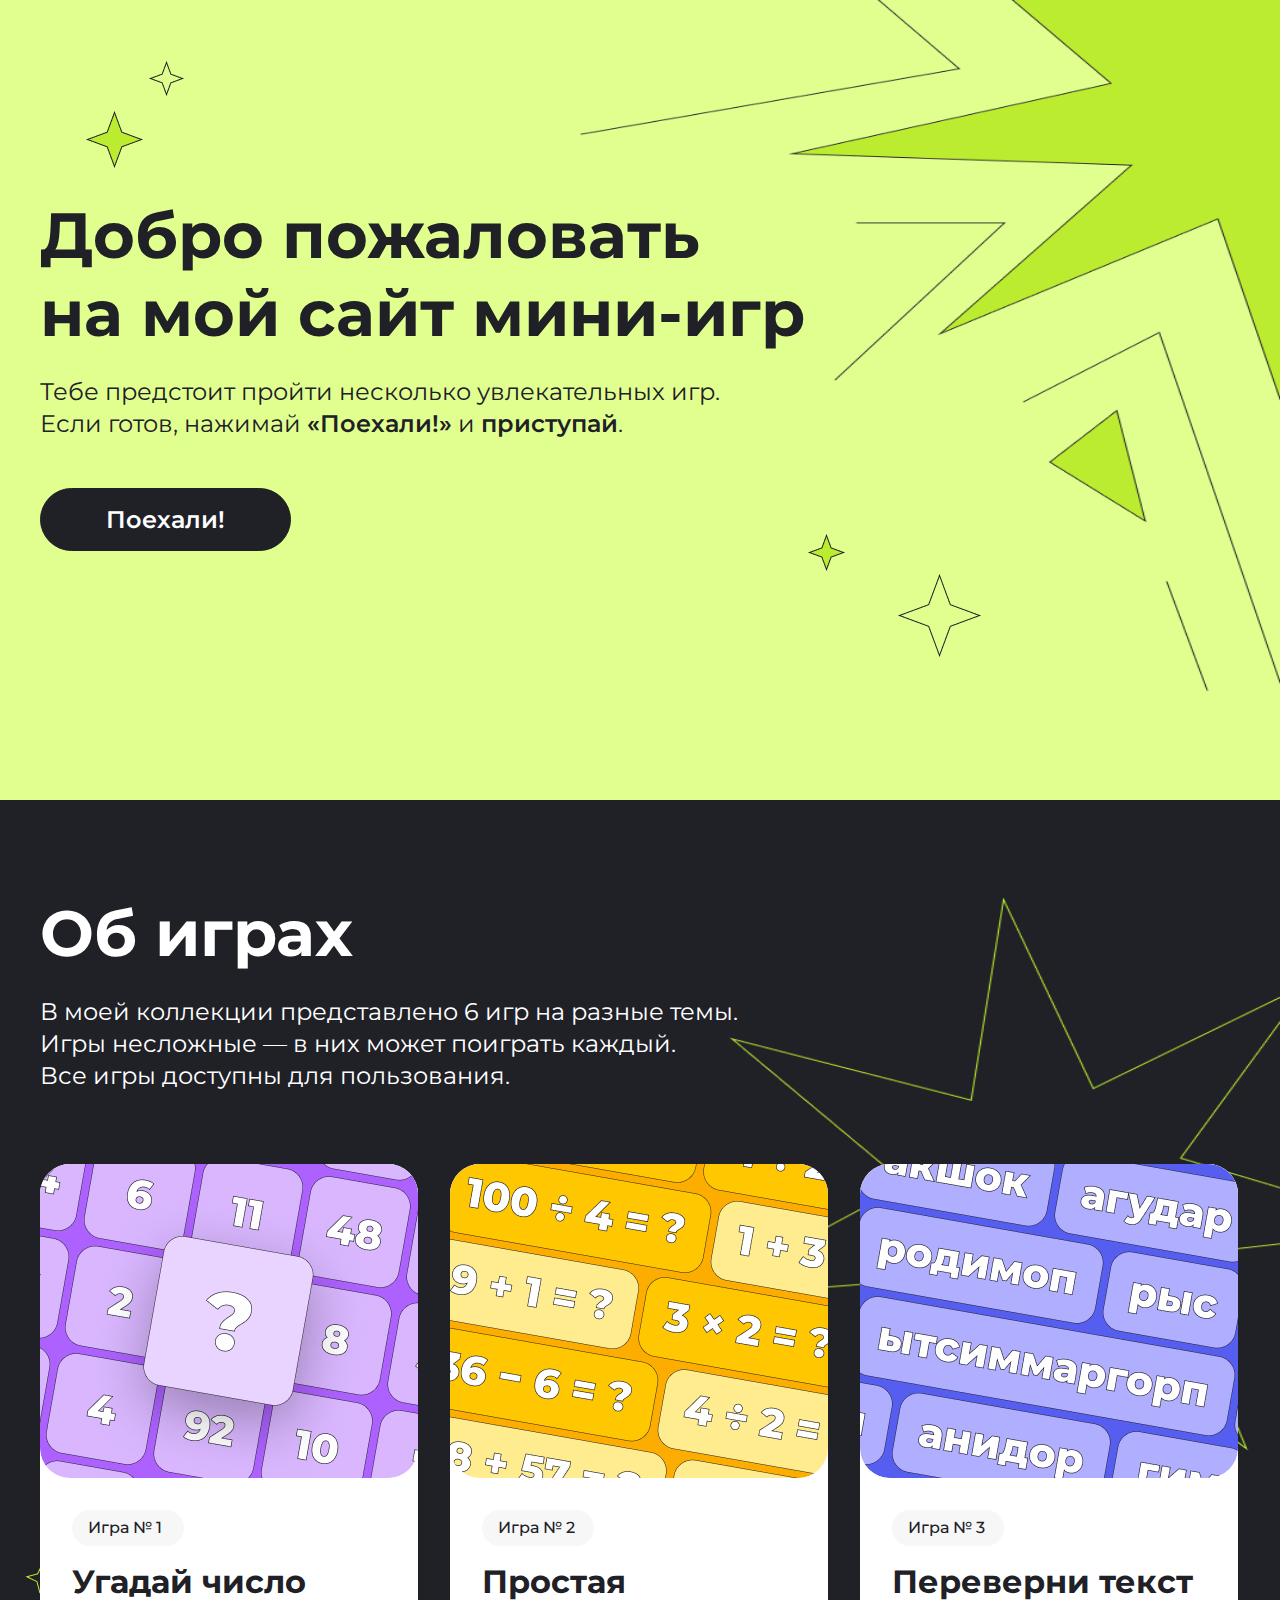
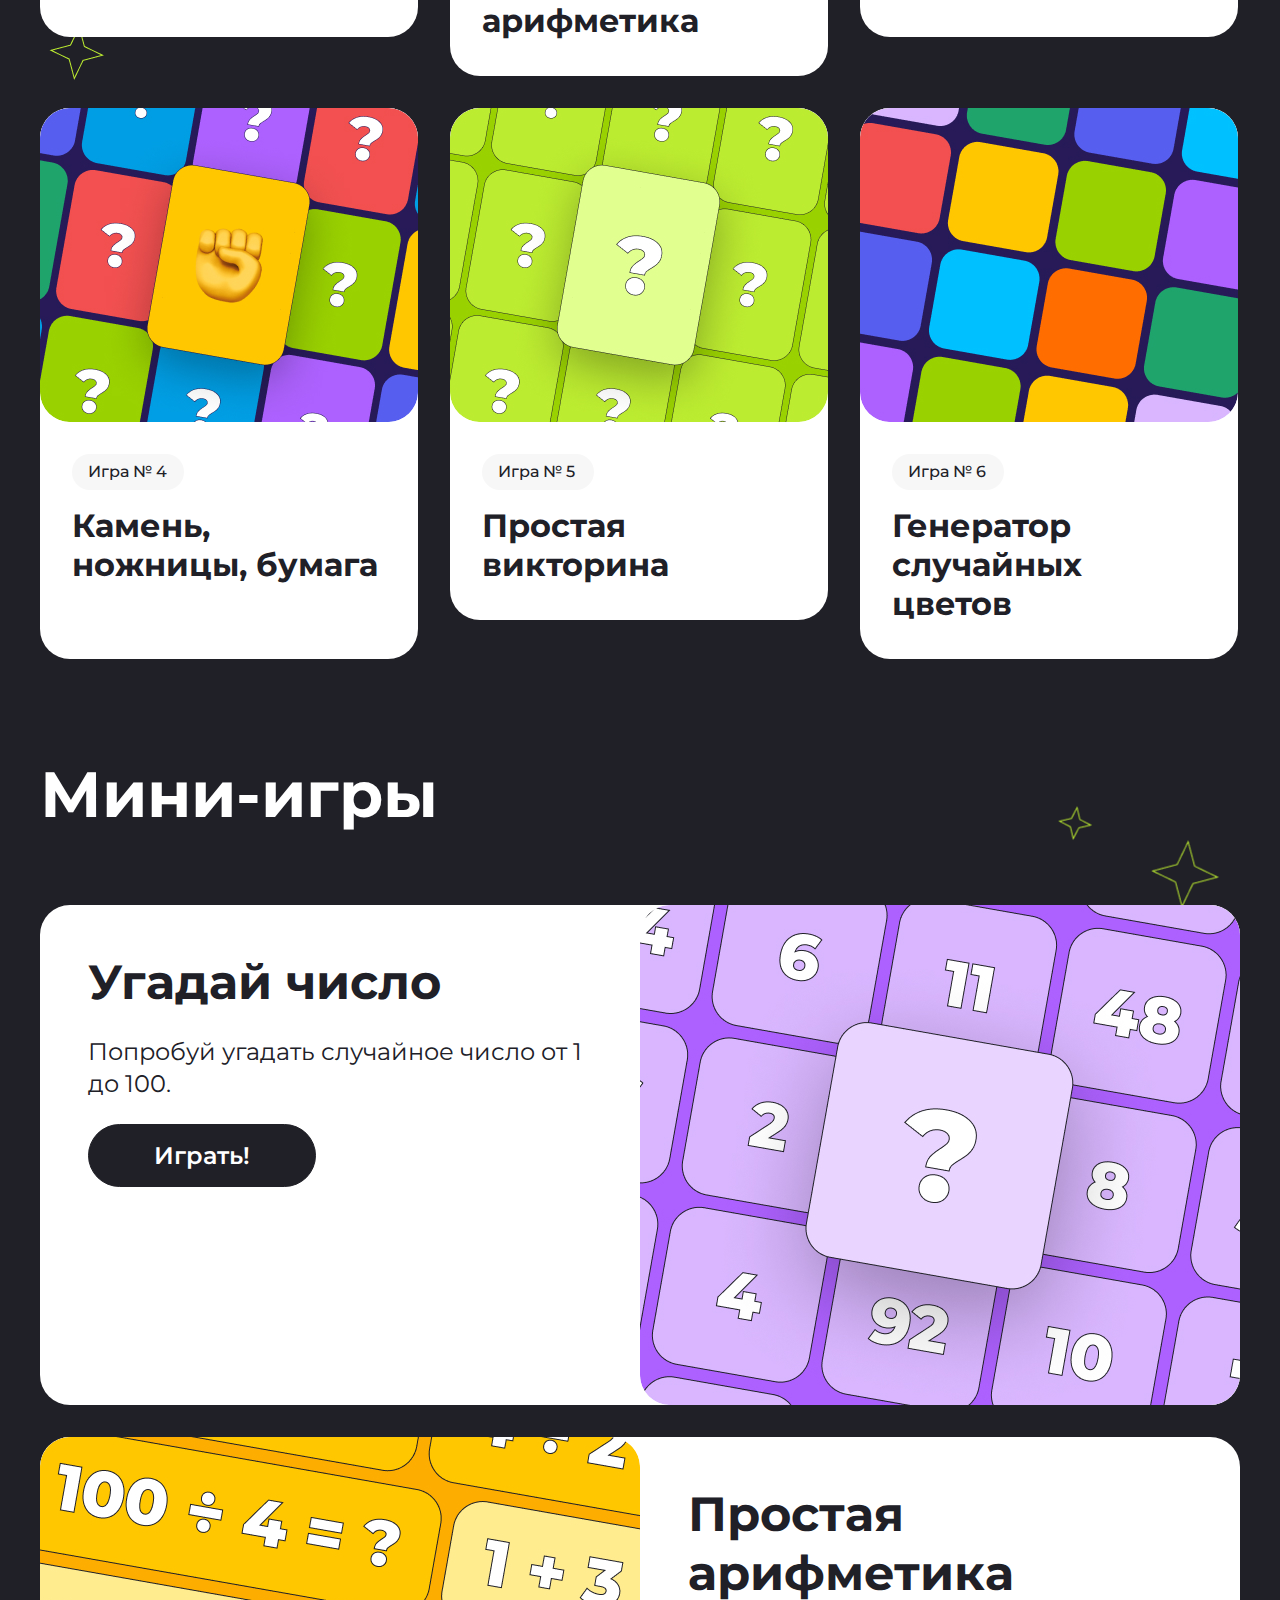
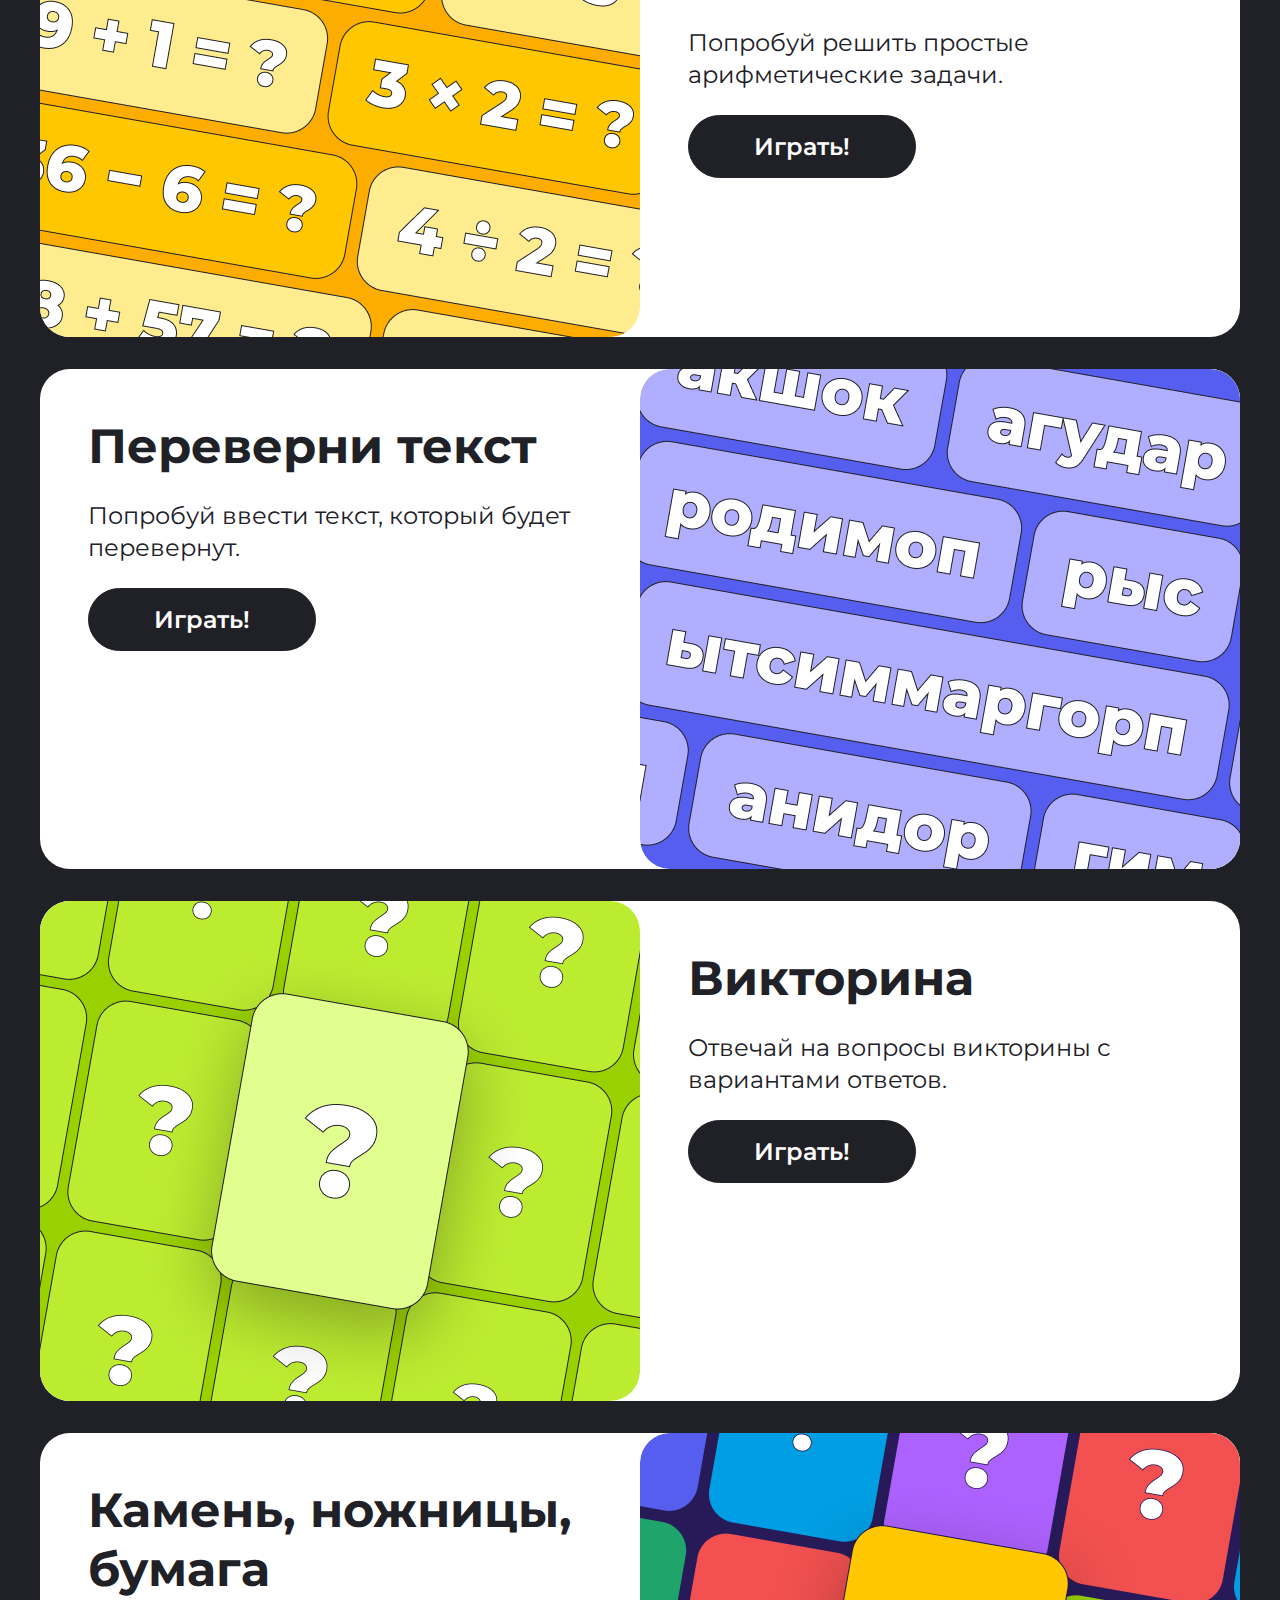
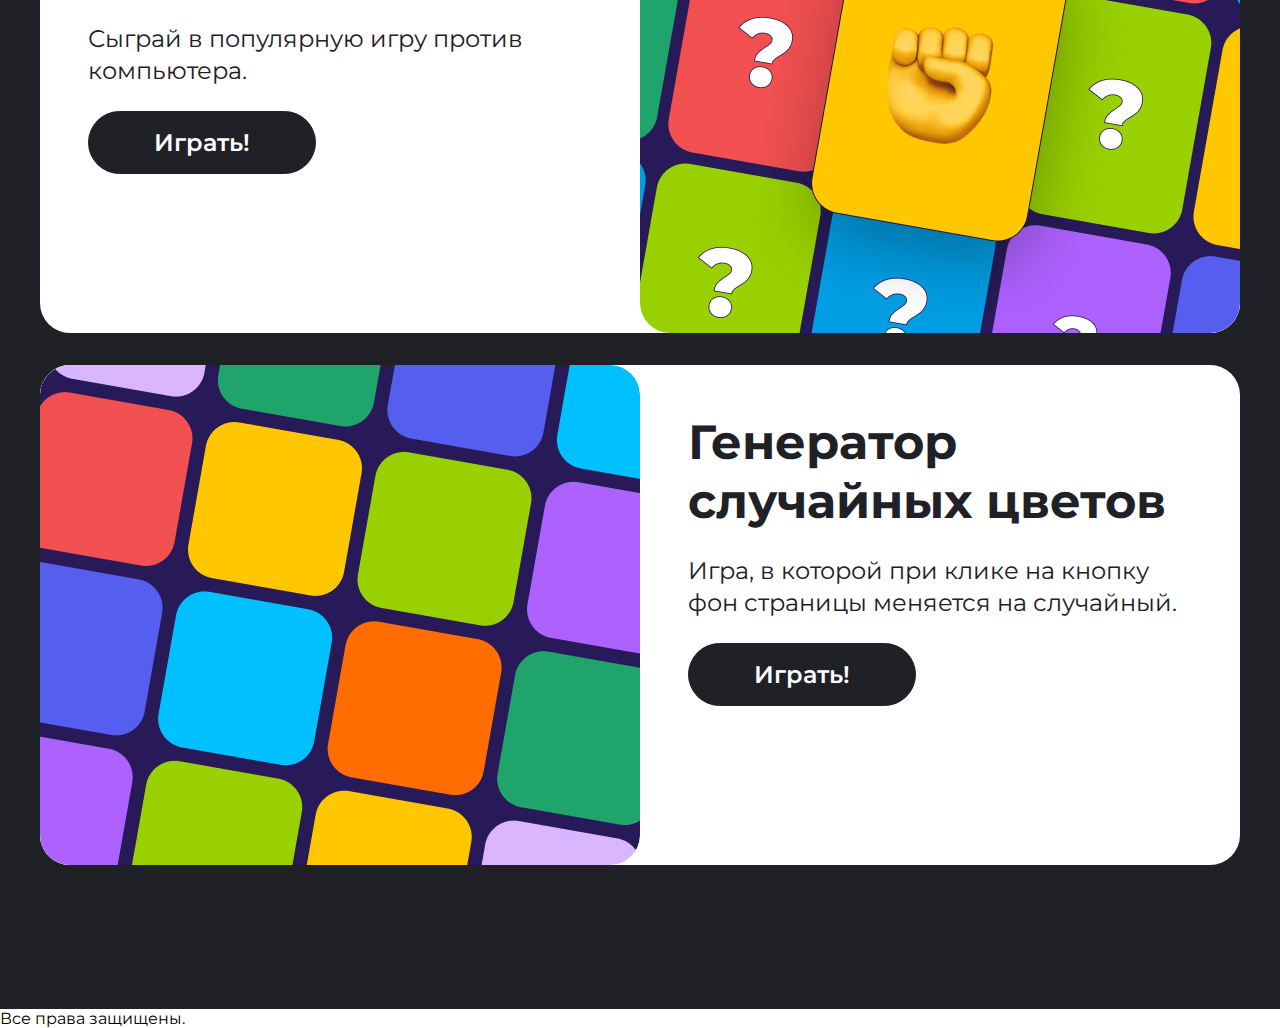
==== index.html @ ba481ecb "Chenged file index.html" ====
<!DOCTYPE html>
<html lang="en">

<head>
    <meta charset="UTF-8">
    <meta name="viewport" content="width=device-width, initial-scale=1.0">
    <title>Homework1</title>
    <link rel="preconnect" href="https://fonts.googleapis.com">
    <link rel="preconnect" href="https://fonts.gstatic.com" crossorigin>
    <link href="https://fonts.googleapis.com/css2?family=Montserrat:ital,wght@0,100..900;1,100..900&display=swap"
        rel="stylesheet">
    <link rel="stylesheet" href="style.css">
</head>

<body>
    <section class="top center">
        <div class="top__content">
            <h1 class="top__title">Добро пожаловать на&nbsp;мой сайт мини-игр</h1>
            <p class="top__text"> Тебе предстоит пройти несколько увлекательных игр. Если&nbsp;готов, нажимай <span class="top__text-bold">«Поехали!»</span> и <span class="top__text-bold">приступай</span>.</p>
            <a href="#game" class="top__button">Поехали!</a>
        </div>
    </section>
    <section class="main center">
        <h1 class="main__title" id="game">Об играх</h1>
        <p class="main__text">В моей коллекции представлено 6 игр на разные темы.
            Игры&nbsp;несложные — в них может поиграть каждый. 
            Все&nbsp;игры доступны для пользования.</p>
        <div class="main__game">
            <a class="main__game-wrapper main__game-wrapper-1" href="#game-1">
                <img class="main__img" src="img/card1.jpg" alt="game-1">
                <div class="main__link-wrapper">
                    <label class="main__link" for="game-1">Игра № 1</label>
                    <h2 class="main__link-1">Угадай число</h2>
                </div>
            </a>
            <a class="main__game-wrapper main__game-wrapper-2" href="#game-2">
                <img class="main__img" src="img/card2.jpg" alt="game-2">
                <div class="main__link-wrapper">
                    <label class="main__link" for="game-2">Игра № 2</label>
                    <h2 class="main__link-1">Простая арифметика</h2>
                </div>
            </a>
            <a class="main__game-wrapper main__game-wrapper-1" href="#game-3">
                <img class="main__img" src="img/card3.jpg" alt="game-3">
                <div class="main__link-wrapper">
                    <label class="main__link" for="game-3">Игра № 3</label>
                    <h2 class="main__link-1">Переверни текст</h2>
                </div>
            </a>
            <a class="main__game-wrapper main__game-wrapper-3" href="#game-4">
                <img class="main__img" src="img/card4.jpg" alt="game-4">
                <div class="main__link-wrapper">
                    <label class="main__link" for="game-4">Игра № 4</label>
                    <h2 class="main__link-1">Камень, ножницы, бумага</h2>
                </div>
            </a>
            <a class="main__game-wrapper main__game-wrapper-2" href="#game-5">
                <img class="main__img" src="img/card5.jpg" alt="game-5">
                <div class="main__link-wrapper">
                    <label class="main__link" for="game-5">Игра № 5</label>
                    <h2 class="main__link-1">Простая викторина</h2>
                </div>
            </a>
            <a class="main__game-wrapper main__game-wrapper-3" href="#game-6">
                <img class="main__img" src="img/card6.jpg" alt="game-6">
                <div class="main__link-wrapper">
                    <label class="main__link" for="game-6">Игра № 6</label>
                    <h2 class="main__link-1">Генератор случайных цветов</h2>
                </div>
            </a>
        </div>
    </section>
    <section class="game center">
        <h1 class="game__title">Мини-игры</h1>
        <div class="game__wrap">
            <div class="game__wrapper" id="game-1">
                <div class="game__content">
                    <h2 class="game__subtitle">Угадай число</h2>
                    <p class="game__text">Попробуй угадать случайное число от 1 до 100.</p>
                    <a href="#" class="top__button" onclick="gameOne();">Играть!</a>
                </div>
                <img class="game__img" src="img/gamecard1.jpg" alt="game-1">
            </div>
            <div class="game__wrapper" id="game-2">
                <img class="game__img" src="img/gamecard2.jpg" alt="game-2">
                <div class="game__content">
                    <h2 class="game__subtitle">Простая арифметика</h2>
                    <p class="game__text">Попробуй решить простые арифметические задачи.</p>
                    <a href="#" class="top__button">Играть!</a>
                </div>
            </div>
            <div class="game__wrapper" id="game-3">
                <div class="game__content">
                    <h2 class="game__subtitle">Переверни текст</h2>
                    <p class="game__text">Попробуй ввести текст, который будет перевернут.</p>
                    <a href="#" class="top__button">Играть!</a>
                </div>
                <img class="game__img" src="img/gamecard3.jpg" alt="game-3">
            </div>
            <div class="game__wrapper" id="game-4">
                <img class="game__img" src="img/gamecard4.jpg" alt="game-4">
                <div class="game__content">
                    <h2 class="game__subtitle">Викторина</h2>
                    <p class="game__text">Отвечай на вопросы викторины с вариантами ответов.</p>
                    <a href="#" class="top__button">Играть!</a>
                </div>
            </div>
            <div class="game__wrapper" id="game-5">
                <div class="game__content">
                    <h2 class="game__subtitle">Камень, ножницы, бумага</h2>
                    <p class="game__text">Сыграй в популярную игру против компьютера.</p>
                    <a href="#" class="top__button">Играть!</a>
                </div>
                <img class="game__img" src="img/gamecard5.jpg" alt="game-5">
            </div>
            <div class="game__wrapper" id="game-6">
                <img class="game__img" src="img/gamecard6.jpg" alt="game-6">
                <div class="game__content">
                    <h2 class="game__subtitle">Генератор случайных цветов</h2>
                    <p class="game__text">Игра, в которой при клике на кнопку фон страницы меняется на случайный.</p>
                    <a href="#" class="game__button">Играть!</a>
                </div>
            </div>
        </div>
    </section>
    <footer class="footer">
        <p class="footer__text">Все права защищены.</p>
    </footer>

    

    <!-- <script src="hw-1.js"></script>
    <script src="hw-2.js"></script>
    <script src="hw-3.js"></script> -->
    <script src="hw-4.js"></script>
</body>

</html>
---- style.css ----
* {
  margin: 0;
  padding: 0;
  box-sizing: border-box;
}

body {
  font-family: "Montserrat", sans-serif;
}

.center {
  padding-left: calc(50% - 600px);
  padding-right: calc(50% - 600px);
}

a {
  text-decoration: none;
}

.top {
  min-height: 800px;
  background-image: url(img/topstar1.png), url(img/topstar2.png), url(img/topstar3.png), url(img/topstar4.png), url(img/topstar5.png);
  background-repeat: no-repeat;
  background-position: 7% 15%, 12% 8%, 65% 70%, 75% 80%, top right;
  background-size: 57px 57px, 35px 35px, 37px 37px, 83px 83px, 700px 700px;
  background-color: rgb(225, 255, 143);
}
.top__title {
  color: rgb(32, 32, 39);
  font-size: 64px;
  font-weight: 700;
  line-height: 78px;
  text-align: left;
  padding-top: 196px;
  padding-bottom: 24px;
  max-width: 769px;
}
.top__text {
  color: rgb(32, 32, 39);
  font-size: 24px;
  font-weight: 400;
  line-height: 32px;
  text-align: left;
  max-width: 720px;
  margin-bottom: 48px;
}
.top__text-bold {
  font-weight: 600;
}
.top__button {
  display: inline-block;
  padding: 16px 65px;
  border: 1px solid rgb(32, 32, 39);
  border-radius: 60px;
  background: rgb(32, 32, 39);
  color: rgb(255, 255, 255);
  text-align: center;
  font-size: 24px;
  font-weight: 600;
  font-family: inherit;
}
.top__button:hover {
  color: rgb(32, 32, 39);
  background: rgb(255, 255, 255);
}

.main {
  background-color: rgb(32, 32, 39);
  background-image: url(img/mainstar1.png), url(img/mainstar2.png), url(img/mainbigstar.png);
  background-repeat: no-repeat;
  background-position: 2% 50%, 4% 55%, top 10% right;
  background-size: 32px 32px, 55px 55px, 585px 585px;
  padding-bottom: 96px;
}
.main__title {
  color: rgb(255, 255, 255);
  font-size: 64px;
  font-weight: 700;
  line-height: 78px;
  text-align: left;
  padding-top: 94px;
  padding-bottom: 24px;
}
.main__text {
  color: rgb(255, 255, 255);
  font-size: 24px;
  font-weight: 400;
  line-height: 32px;
  text-align: left;
  max-width: 750px;
  padding-bottom: 72px;
}
.main__game {
  display: flex;
  gap: 32px;
  flex-wrap: wrap;
}
.main__game-wrapper {
  width: 378px;
  display: flex;
  flex-direction: column;
  background-color: rgb(255, 255, 255);
  border-radius: 30px;
  transition: transform 1s;
}
.main__game-wrapper:hover {
  transform: scale(1.1);
}
.main__game-wrapper-1 {
  height: 473px;
}
.main__game-wrapper-2 {
  height: 512px;
}
.main__game-wrapper-3 {
  height: 551px;
}
.main__img {
  border-radius: 30px;
}
.main__link {
  color: rgb(32, 32, 39);
  font-size: 16px;
  font-weight: 500;
  text-align: left;
  background-color: rgb(247, 247, 247);
  width: 112px;
  height: 36px;
  border-radius: 52px;
  padding: 8px 16px;
  cursor: pointer;
}
.main__link-wrapper {
  display: flex;
  flex-direction: column;
  gap: 16px;
  padding: 32px 32px 36px 32px;
}
.main__link-1 {
  color: rgb(32, 32, 39);
  font-size: 32px;
  font-weight: 700;
  line-height: 39px;
  text-align: left;
}
.main__link-2 {
  display: flex;
  flex-direction: column;
  width: 378px;
  min-height: 160px;
  background-color: rgb(255, 255, 255);
  border-radius: 30px;
  transition: transform 1s;
}
.main__link-2:hover {
  transform: scale(1.1);
}

.game {
  background-color: rgb(32, 32, 39);
  background-image: url(img/gamestar1.png), url(img/gamestar2.png);
  background-repeat: no-repeat;
  background-position: 85% 1.5%, 95% 2.5%;
  background-size: 35px 35px, 68px 68px;
}
.game__title {
  color: rgb(255, 255, 255);
  font-size: 64px;
  font-weight: 700;
  line-height: 78px;
  text-align: left;
}
.game__wrap {
  display: flex;
  flex-direction: column;
  gap: 32px;
  padding-top: 72px;
  padding-bottom: 144px;
}
.game__wrapper {
  display: flex;
  flex-direction: row;
  justify-content: space-between;
  background-color: rgb(255, 255, 255);
  border-radius: 30px;
}
.game__content {
  display: flex;
  flex-direction: column;
  align-items: flex-start;
  gap: 24px;
  padding: 48px;
}
.game__subtitle {
  color: rgb(32, 32, 39);
  font-size: 48px;
  font-weight: 700;
  line-height: 59px;
  text-align: left;
}
.game__text {
  color: rgb(32, 32, 39);
  font-size: 24px;
  font-weight: 400;
  line-height: 32px;
  text-align: left;
}
.game__img {
  border-radius: 30px;
}
.game__button {
  display: inline-block;
  padding: 16px 65px;
  border: 1px solid rgb(32, 32, 39);
  border-radius: 60px;
  background: rgb(32, 32, 39);
  color: rgb(255, 255, 255);
  text-align: center;
  font-size: 24px;
  font-weight: 600;
  font-family: inherit;
}
.game__button:hover {
  color: rgb(32, 32, 39);
  background: rgb(255, 255, 255);
}

@media (max-width: 1024px) {
  .center {
    padding-left: calc(50% - 393px);
    padding-right: calc(50% - 393px);
  }
  .main__game {
    gap: 24px;
  }
  .main__game-wrapper {
    height: 490px;
  }
  .main__game:hover {
    transform: scale(1);
  }
}
@media (min-width: 768px) and (max-width: 833px) {
  .center {
    padding-left: 24px;
    padding-right: 24px;
  }
  .main__game-wrapper {
    width: 345px;
  }
}
@media (max-width: 767px) {
  .center {
    padding-left: 16px;
    padding-right: 16px;
  }
  .top {
    background-image: url(img/topstar1.png), url(img/topstar2.png), url(img/topstar3.png), url(img/topstar4.png), url(img/topstar5.png), url(img/mobilebigstar.png);
    background-repeat: no-repeat;
    background-position: 10% 15%, 25% 8%, 73% 83%, 90% 90%, top, top right;
    background-size: 35px 35px, 21px 21px, 18px 18px, 39px 41px, 0px 0px, 223px 238px;
  }
  .top__content {
    display: flex;
    flex-direction: column;
  }
  .top__title {
    font-size: 40px;
    line-height: 49px;
    text-align: center;
  }
  .top__text {
    font-size: 16px;
    line-height: 20px;
    text-align: center;
  }
  .top__button:hover {
    display: none;
  }
  .main {
    display: none;
  }
  .game {
    background-image: none;
  }
  .game__title {
    font-size: 40px;
    line-height: 49px;
  }
  .footer__text {
    font-size: 16px;
    line-height: 20px;
  }
}/*# sourceMappingURL=style.css.map */
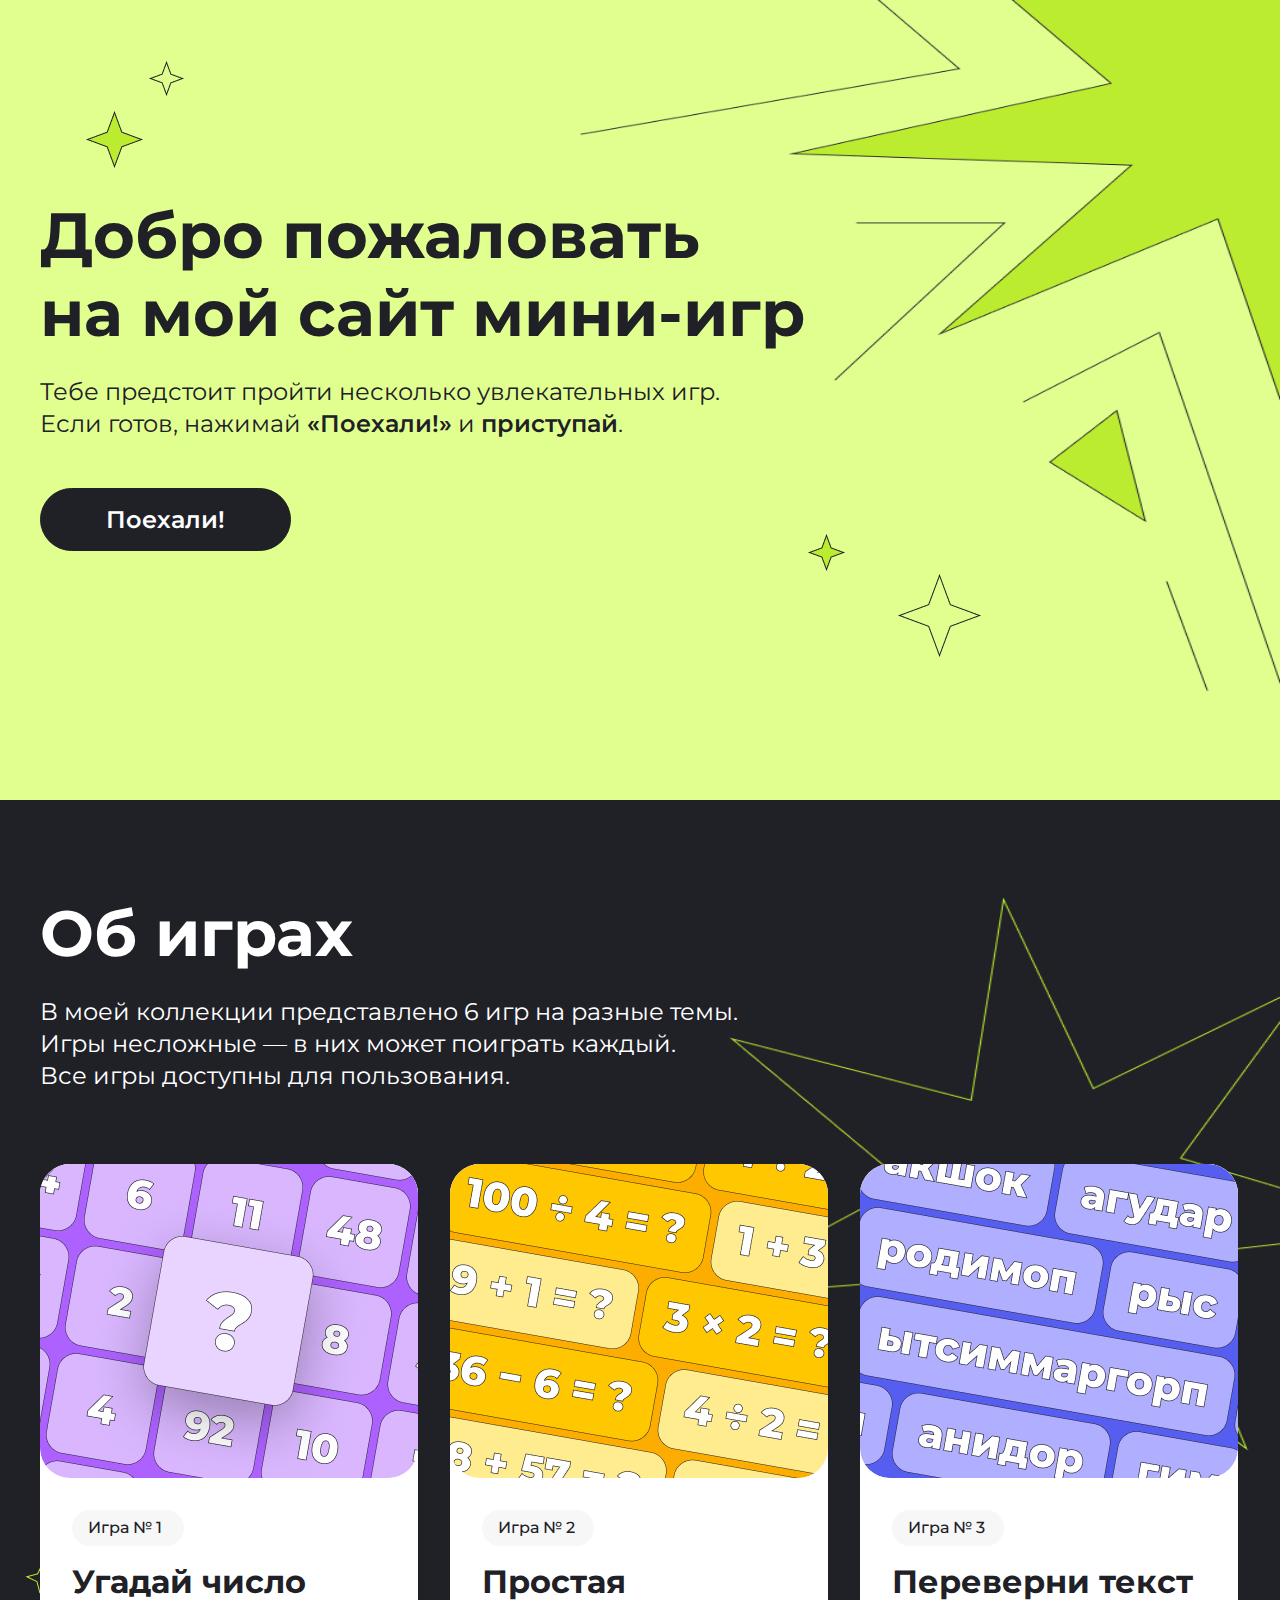
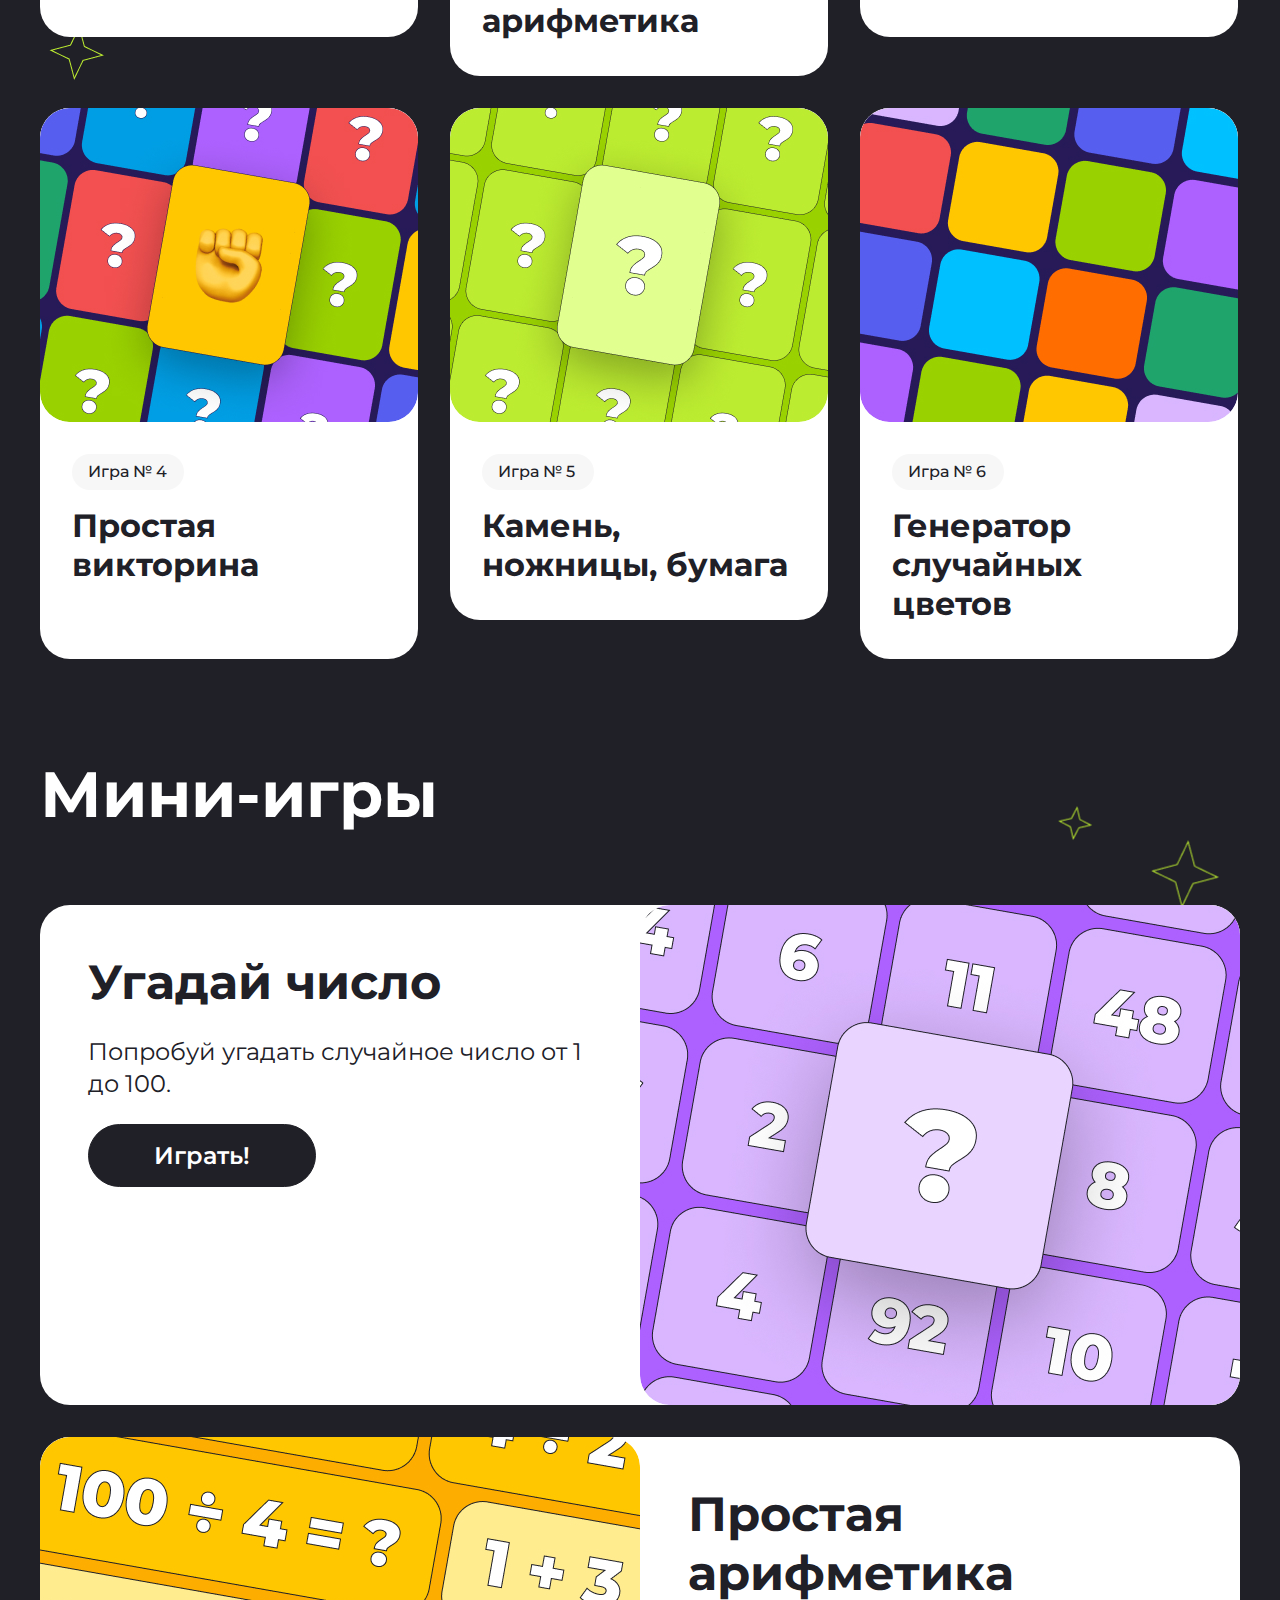
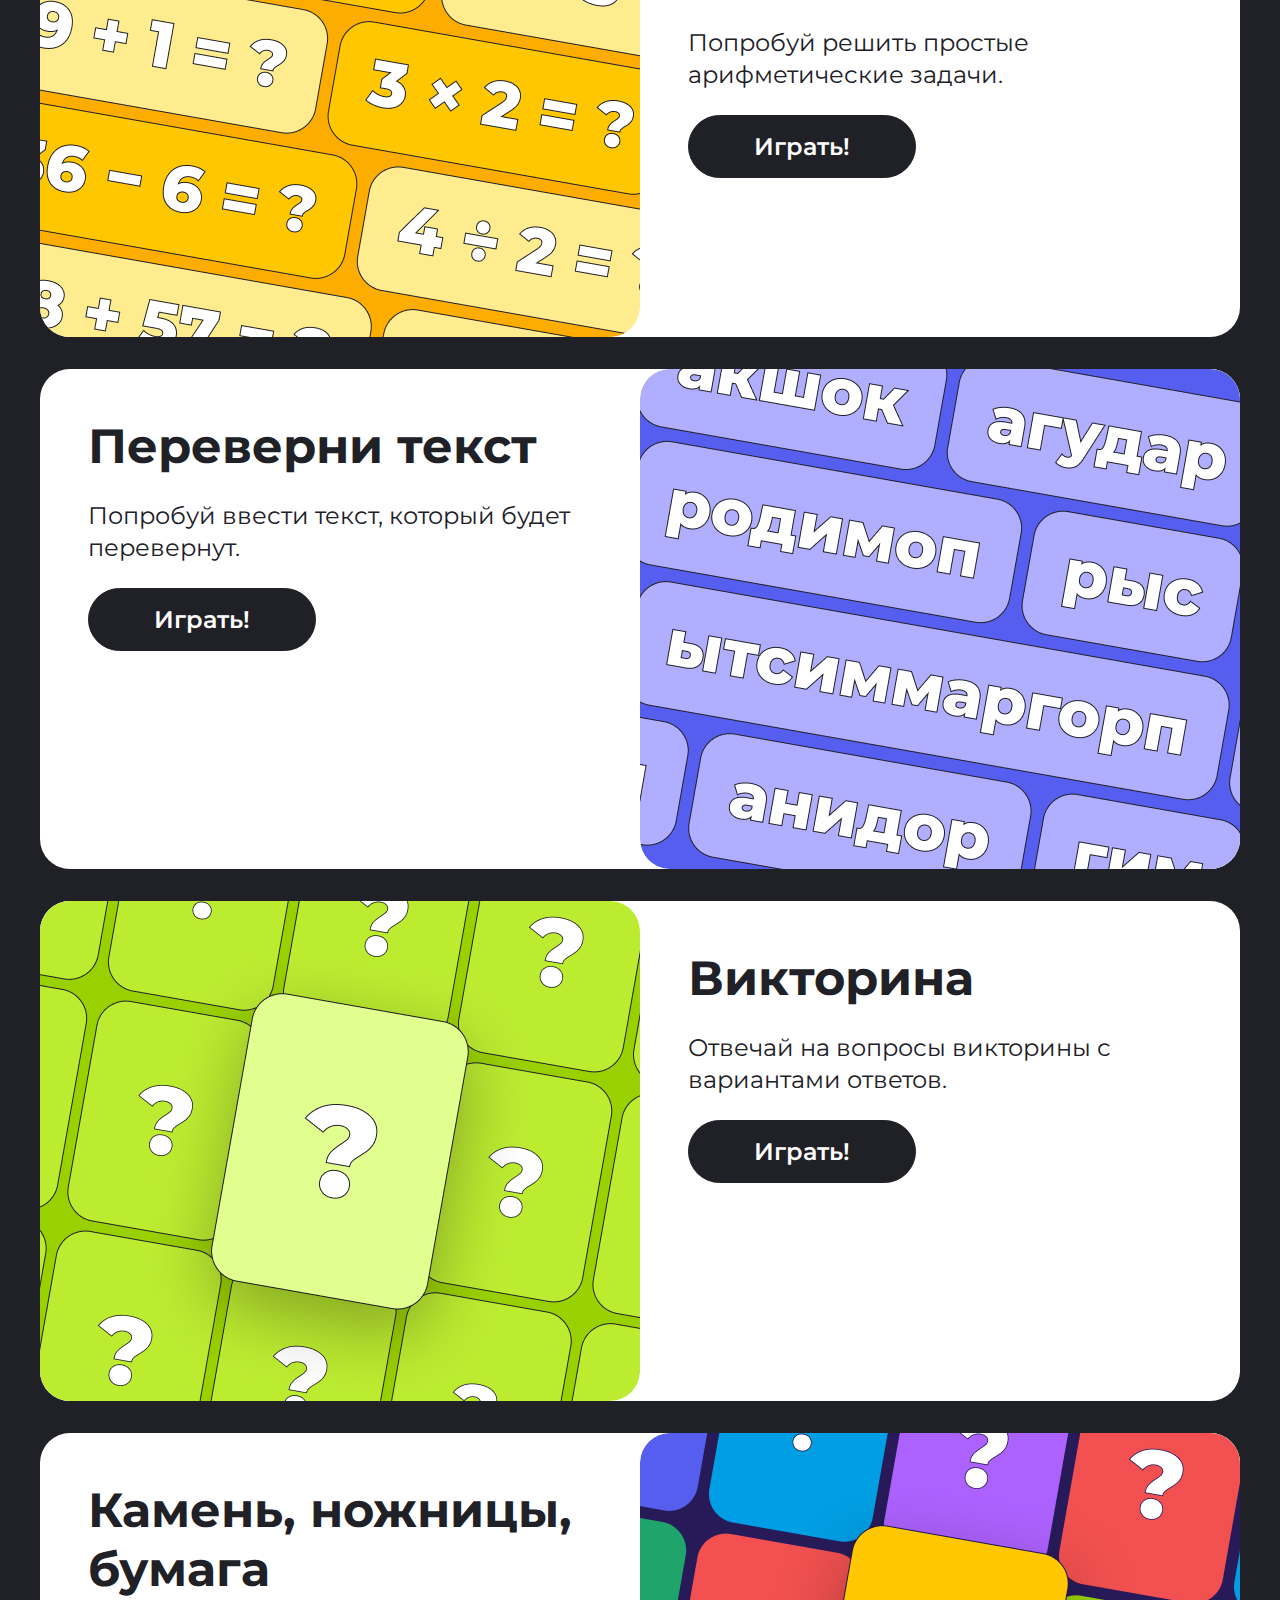
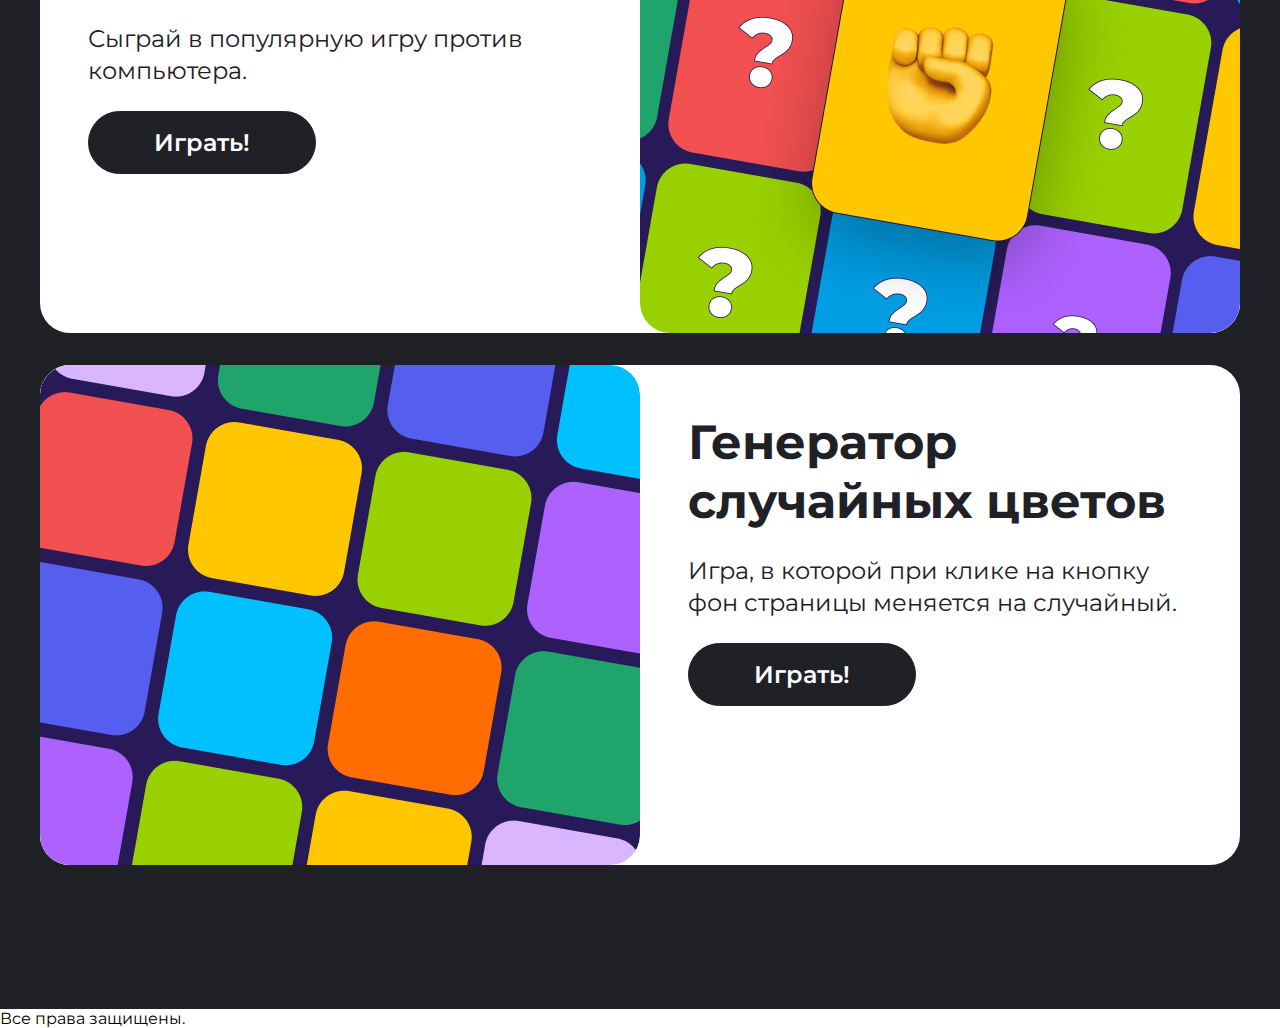
==== commit bf179441: "Chenged file index.html and add file hw-6.js" ====
--- a/index.html
+++ b/index.html
@@ -51,14 +51,14 @@
                 <img class="main__img" src="img/card4.jpg" alt="game-4">
                 <div class="main__link-wrapper">
                     <label class="main__link" for="game-4">Игра № 4</label>
-                    <h2 class="main__link-1">Камень, ножницы, бумага</h2>
+                    <h2 class="main__link-1">Простая викторина</h2>
                 </div>
             </a>
             <a class="main__game-wrapper main__game-wrapper-2" href="#game-5">
                 <img class="main__img" src="img/card5.jpg" alt="game-5">
                 <div class="main__link-wrapper">
                     <label class="main__link" for="game-5">Игра № 5</label>
-                    <h2 class="main__link-1">Простая викторина</h2>
+                    <h2 class="main__link-1">Камень, ножницы, бумага</h2>
                 </div>
             </a>
             <a class="main__game-wrapper main__game-wrapper-3" href="#game-6">
@@ -86,14 +86,14 @@
                 <div class="game__content">
                     <h2 class="game__subtitle">Простая арифметика</h2>
                     <p class="game__text">Попробуй решить простые арифметические задачи.</p>
-                    <a href="#" class="top__button">Играть!</a>
+                    <a href="#" class="top__button" onclick="gameTwo();">Играть!</a>
                 </div>
             </div>
             <div class="game__wrapper" id="game-3">
                 <div class="game__content">
                     <h2 class="game__subtitle">Переверни текст</h2>
                     <p class="game__text">Попробуй ввести текст, который будет перевернут.</p>
-                    <a href="#" class="top__button">Играть!</a>
+                    <a href="#" class="top__button" onclick="reversText();">Играть!</a>
                 </div>
                 <img class="game__img" src="img/gamecard3.jpg" alt="game-3">
             </div>
@@ -102,7 +102,7 @@
                 <div class="game__content">
                     <h2 class="game__subtitle">Викторина</h2>
                     <p class="game__text">Отвечай на вопросы викторины с вариантами ответов.</p>
-                    <a href="#" class="top__button">Играть!</a>
+                    <a href="#" class="top__button" onclick="simpleQuiz();">Играть!</a>
                 </div>
             </div>
             <div class="game__wrapper" id="game-5">
@@ -133,6 +133,9 @@
     <script src="hw-2.js"></script>
     <script src="hw-3.js"></script> -->
     <script src="hw-4.js"></script>
+    <script src="hw-5.js"></script>
+    <script src="hw-6.js"></script>
+
 </body>
 
 </html>--- a/style.css
+++ b/style.css
@@ -1,7 +1,8 @@
 * {
   margin: 0;
   padding: 0;
-  box-sizing: border-box;
+  -webkit-box-sizing: border-box;
+          box-sizing: border-box;
 }
 
 body {
@@ -91,20 +92,32 @@
   padding-bottom: 72px;
 }
 .main__game {
+  display: -webkit-box;
+  display: -ms-flexbox;
   display: flex;
   gap: 32px;
-  flex-wrap: wrap;
+  -ms-flex-wrap: wrap;
+      flex-wrap: wrap;
 }
 .main__game-wrapper {
   width: 378px;
-  display: flex;
-  flex-direction: column;
+  display: -webkit-box;
+  display: -ms-flexbox;
+  display: flex;
+  -webkit-box-orient: vertical;
+  -webkit-box-direction: normal;
+      -ms-flex-direction: column;
+          flex-direction: column;
   background-color: rgb(255, 255, 255);
   border-radius: 30px;
+  -webkit-transition: -webkit-transform 1s;
+  transition: -webkit-transform 1s;
   transition: transform 1s;
+  transition: transform 1s, -webkit-transform 1s;
 }
 .main__game-wrapper:hover {
-  transform: scale(1.1);
+  -webkit-transform: scale(1.1);
+          transform: scale(1.1);
 }
 .main__game-wrapper-1 {
   height: 473px;
@@ -131,8 +144,13 @@
   cursor: pointer;
 }
 .main__link-wrapper {
-  display: flex;
-  flex-direction: column;
+  display: -webkit-box;
+  display: -ms-flexbox;
+  display: flex;
+  -webkit-box-orient: vertical;
+  -webkit-box-direction: normal;
+      -ms-flex-direction: column;
+          flex-direction: column;
   gap: 16px;
   padding: 32px 32px 36px 32px;
 }
@@ -144,16 +162,25 @@
   text-align: left;
 }
 .main__link-2 {
-  display: flex;
-  flex-direction: column;
+  display: -webkit-box;
+  display: -ms-flexbox;
+  display: flex;
+  -webkit-box-orient: vertical;
+  -webkit-box-direction: normal;
+      -ms-flex-direction: column;
+          flex-direction: column;
   width: 378px;
   min-height: 160px;
   background-color: rgb(255, 255, 255);
   border-radius: 30px;
+  -webkit-transition: -webkit-transform 1s;
+  transition: -webkit-transform 1s;
   transition: transform 1s;
+  transition: transform 1s, -webkit-transform 1s;
 }
 .main__link-2:hover {
-  transform: scale(1.1);
+  -webkit-transform: scale(1.1);
+          transform: scale(1.1);
 }
 
 .game {
@@ -171,23 +198,42 @@
   text-align: left;
 }
 .game__wrap {
-  display: flex;
-  flex-direction: column;
+  display: -webkit-box;
+  display: -ms-flexbox;
+  display: flex;
+  -webkit-box-orient: vertical;
+  -webkit-box-direction: normal;
+      -ms-flex-direction: column;
+          flex-direction: column;
   gap: 32px;
   padding-top: 72px;
   padding-bottom: 144px;
 }
 .game__wrapper {
-  display: flex;
-  flex-direction: row;
-  justify-content: space-between;
+  display: -webkit-box;
+  display: -ms-flexbox;
+  display: flex;
+  -webkit-box-orient: horizontal;
+  -webkit-box-direction: normal;
+      -ms-flex-direction: row;
+          flex-direction: row;
+  -webkit-box-pack: justify;
+      -ms-flex-pack: justify;
+          justify-content: space-between;
   background-color: rgb(255, 255, 255);
   border-radius: 30px;
 }
 .game__content {
-  display: flex;
-  flex-direction: column;
-  align-items: flex-start;
+  display: -webkit-box;
+  display: -ms-flexbox;
+  display: flex;
+  -webkit-box-orient: vertical;
+  -webkit-box-direction: normal;
+      -ms-flex-direction: column;
+          flex-direction: column;
+  -webkit-box-align: start;
+      -ms-flex-align: start;
+          align-items: flex-start;
   gap: 24px;
   padding: 48px;
 }
@@ -237,7 +283,8 @@
     height: 490px;
   }
   .main__game:hover {
-    transform: scale(1);
+    -webkit-transform: scale(1);
+            transform: scale(1);
   }
 }
 @media (min-width: 768px) and (max-width: 833px) {
@@ -261,8 +308,13 @@
     background-size: 35px 35px, 21px 21px, 18px 18px, 39px 41px, 0px 0px, 223px 238px;
   }
   .top__content {
+    display: -webkit-box;
+    display: -ms-flexbox;
     display: flex;
-    flex-direction: column;
+    -webkit-box-orient: vertical;
+    -webkit-box-direction: normal;
+        -ms-flex-direction: column;
+            flex-direction: column;
   }
   .top__title {
     font-size: 40px;
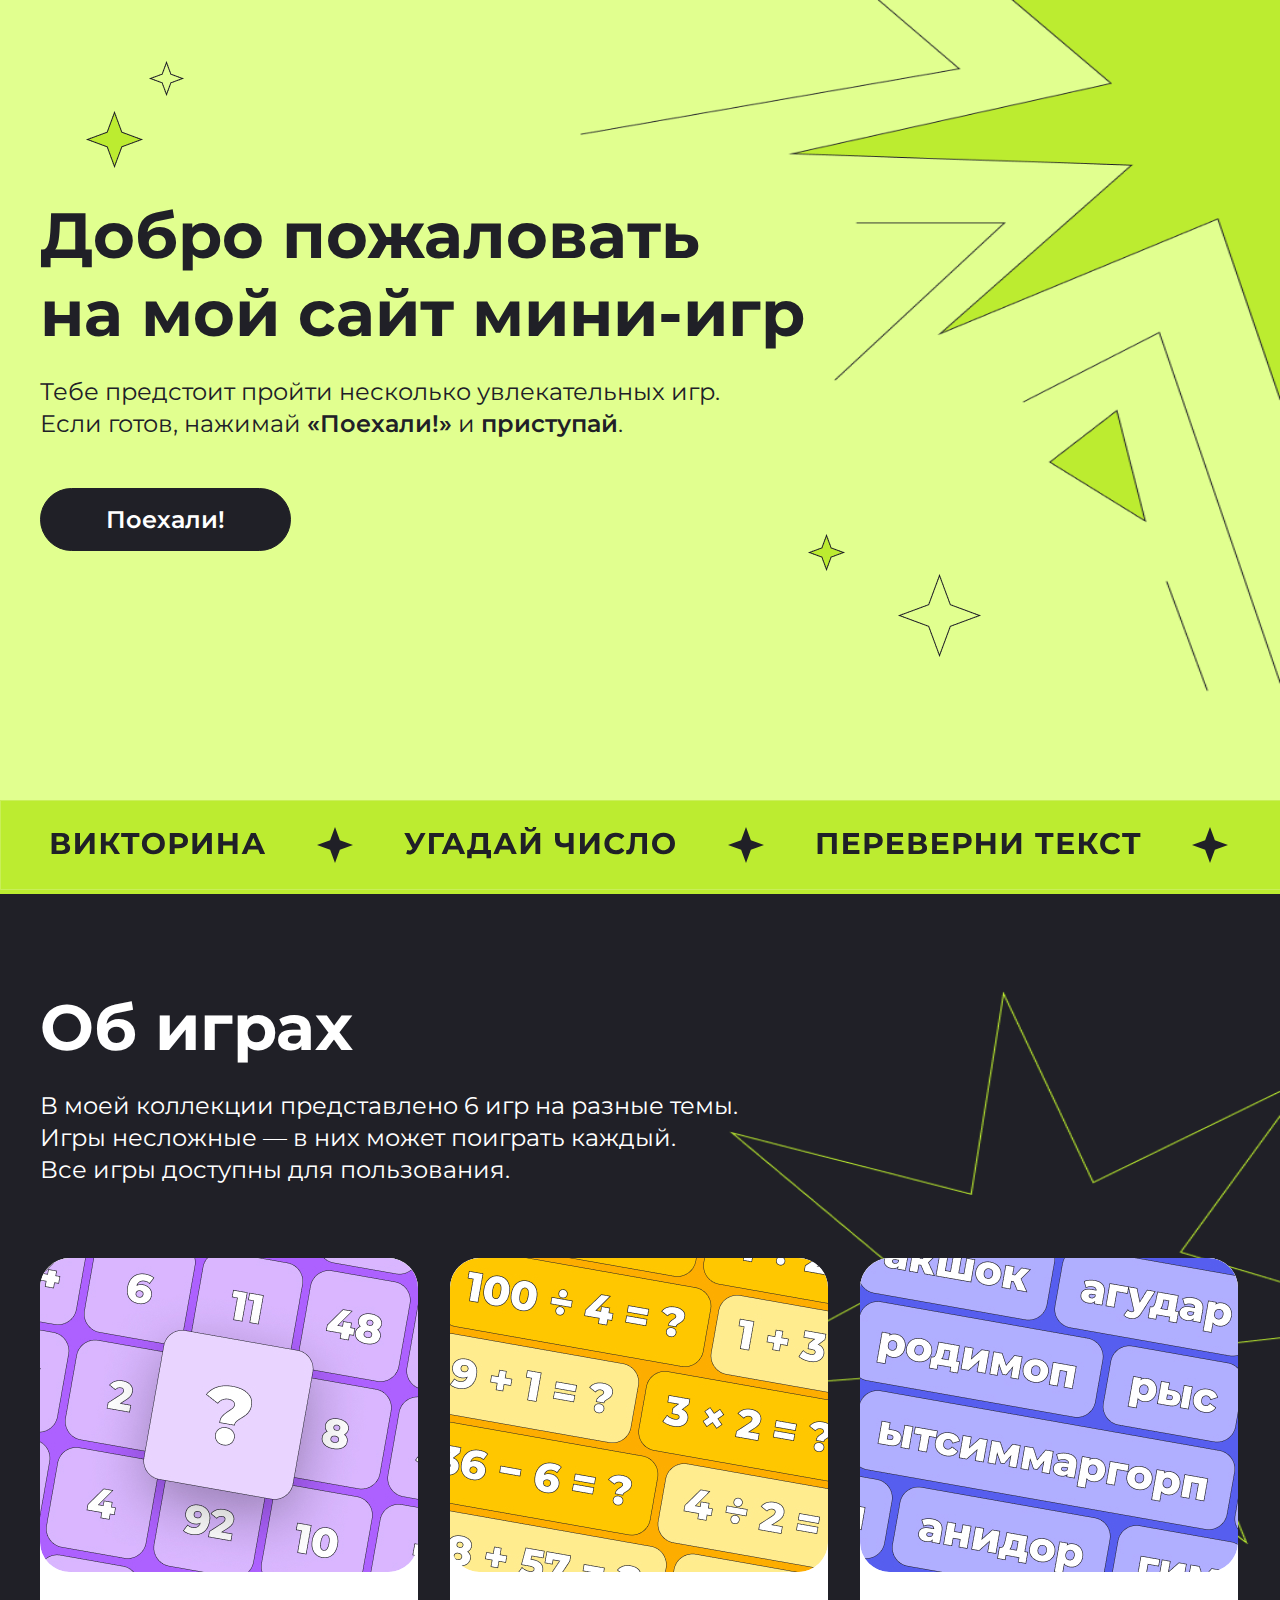
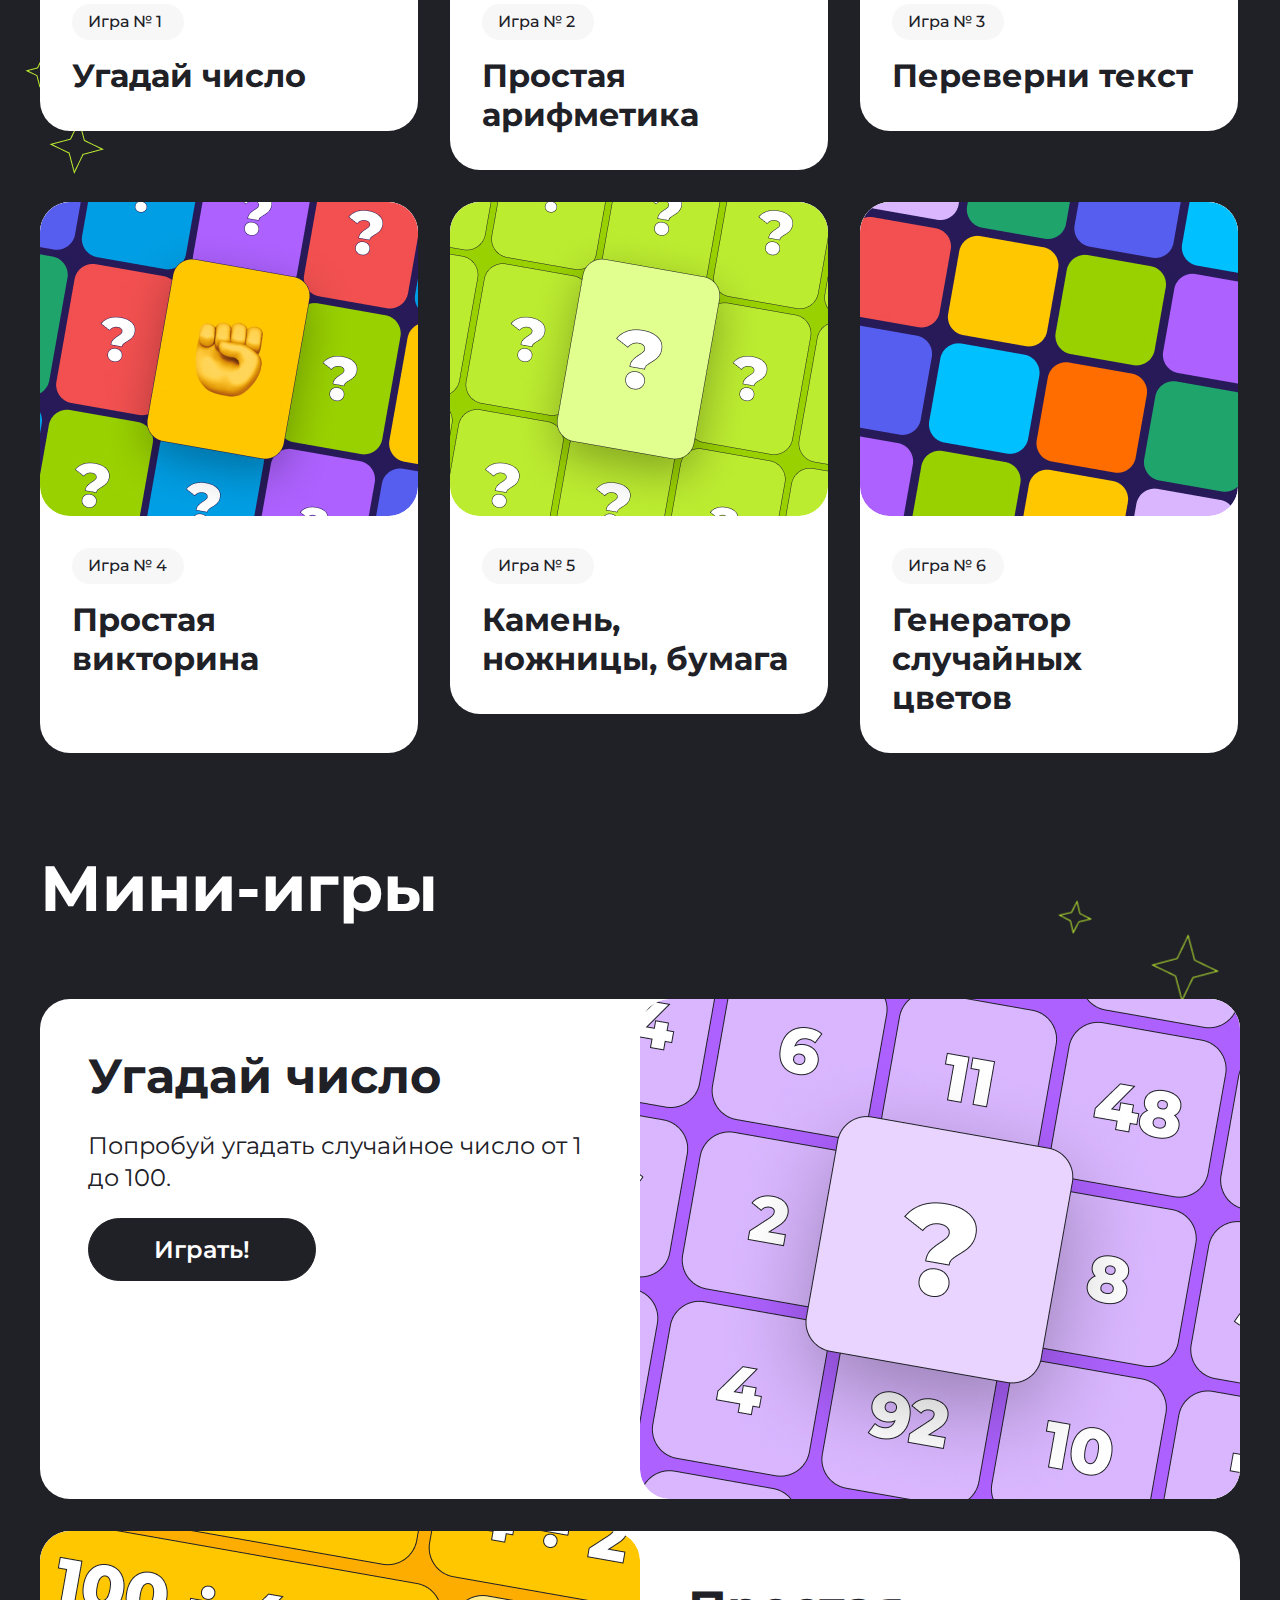
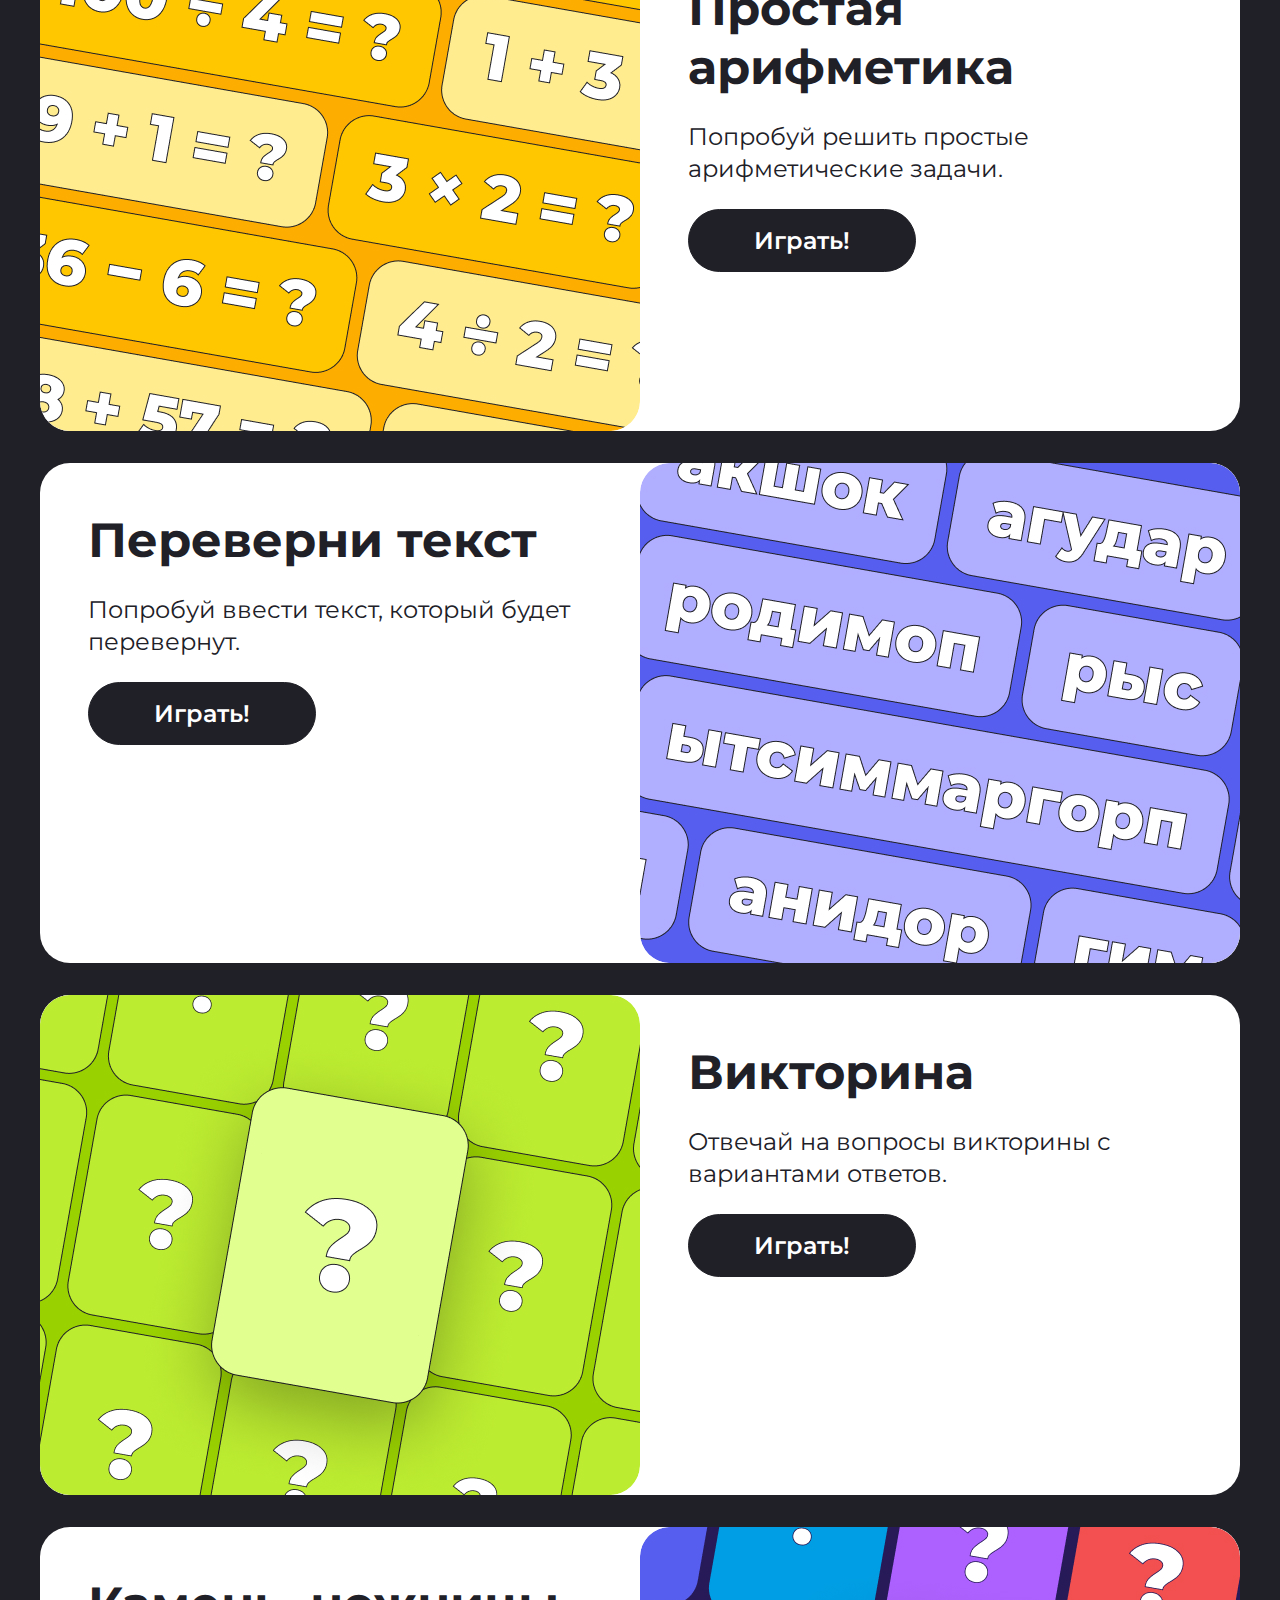
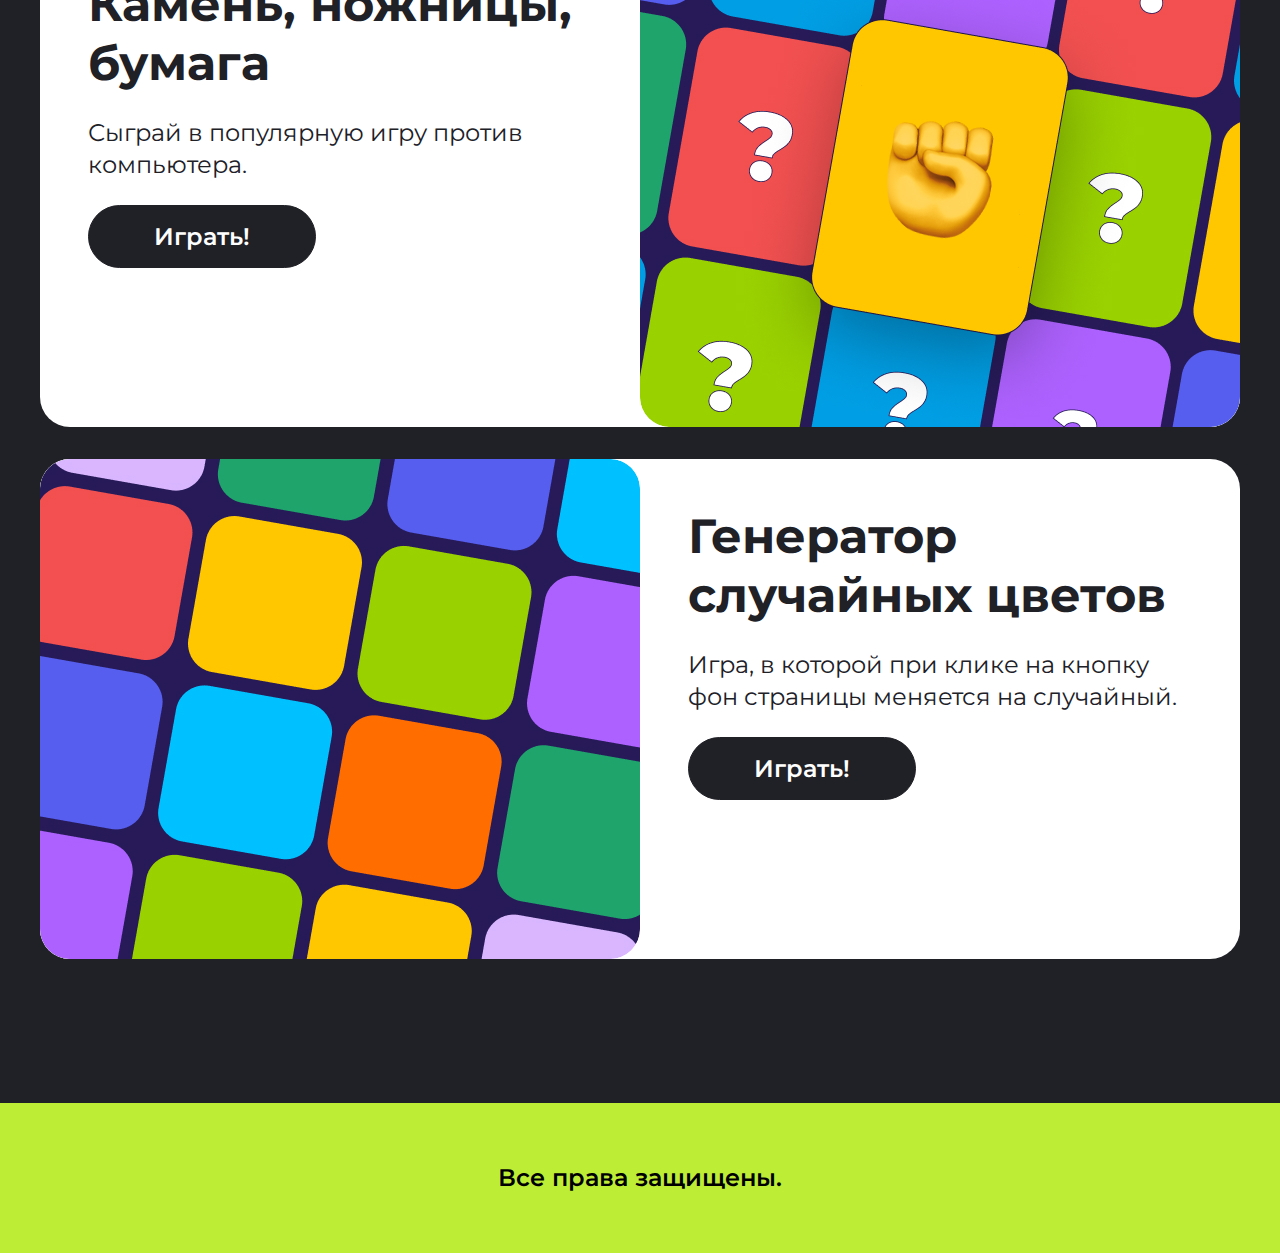
==== commit c501bf7c: "Added scroll ticker in file index.html and file style.scss, added game 6." ====
--- a/index.html
+++ b/index.html
@@ -20,10 +20,20 @@
             <a href="#game" class="top__button">Поехали!</a>
         </div>
     </section>
+   <div class="ticker">
+    <div class="ticker__wrapper">
+        <div class="ticker__item">
+            <img src="img/animation.svg" alt="Полоса прокрутки название игр">
+        </div>
+        <div class="ticker__item">
+            <img src="img/animation.svg" alt="Полоса прокрутки название игр">
+        </div>
+    </div>
+   </div>  
     <section class="main center">
         <h1 class="main__title" id="game">Об играх</h1>
         <p class="main__text">В моей коллекции представлено 6 игр на разные темы.
-            Игры&nbsp;несложные — в них может поиграть каждый. 
+            Игры&nbsp;несложные — в них может поиграть каждый.
             Все&nbsp;игры доступны для пользования.</p>
         <div class="main__game">
             <a class="main__game-wrapper main__game-wrapper-1" href="#game-1">
@@ -77,7 +87,8 @@
                 <div class="game__content">
                     <h2 class="game__subtitle">Угадай число</h2>
                     <p class="game__text">Попробуй угадать случайное число от 1 до 100.</p>
-                    <a href="#" class="top__button" onclick="gameOne();">Играть!</a>
+                    <button type="button" class="game__button" onclick="gameOne();">Играть!</button>
+    
                 </div>
                 <img class="game__img" src="img/gamecard1.jpg" alt="game-1">
             </div>
@@ -86,14 +97,14 @@
                 <div class="game__content">
                     <h2 class="game__subtitle">Простая арифметика</h2>
                     <p class="game__text">Попробуй решить простые арифметические задачи.</p>
-                    <a href="#" class="top__button" onclick="gameTwo();">Играть!</a>
+                    <button type="button" class="game__button" onclick="gameTwo();">Играть!</button>
                 </div>
             </div>
             <div class="game__wrapper" id="game-3">
                 <div class="game__content">
                     <h2 class="game__subtitle">Переверни текст</h2>
                     <p class="game__text">Попробуй ввести текст, который будет перевернут.</p>
-                    <a href="#" class="top__button" onclick="reversText();">Играть!</a>
+                    <button type="button" class="game__button" onclick="reversText();">Играть!</button>
                 </div>
                 <img class="game__img" src="img/gamecard3.jpg" alt="game-3">
             </div>
@@ -102,14 +113,14 @@
                 <div class="game__content">
                     <h2 class="game__subtitle">Викторина</h2>
                     <p class="game__text">Отвечай на вопросы викторины с вариантами ответов.</p>
-                    <a href="#" class="top__button" onclick="simpleQuiz();">Играть!</a>
+                    <button type="button" class="game__button" onclick="simpleQuiz();">Играть!</button>
                 </div>
             </div>
             <div class="game__wrapper" id="game-5">
                 <div class="game__content">
                     <h2 class="game__subtitle">Камень, ножницы, бумага</h2>
                     <p class="game__text">Сыграй в популярную игру против компьютера.</p>
-                    <a href="#" class="top__button">Играть!</a>
+                    <button type="button" class="game__button" onclick="stoneScissorsPaper();">Играть!</button>
                 </div>
                 <img class="game__img" src="img/gamecard5.jpg" alt="game-5">
             </div>
@@ -118,11 +129,12 @@
                 <div class="game__content">
                     <h2 class="game__subtitle">Генератор случайных цветов</h2>
                     <p class="game__text">Игра, в которой при клике на кнопку фон страницы меняется на случайный.</p>
-                    <a href="#" class="game__button">Играть!</a>
+                    <button type="button" class="game__button" id="random-color">Играть!</button>
                 </div>
             </div>
         </div>
     </section>
+
     <footer class="footer">
         <p class="footer__text">Все права защищены.</p>
     </footer>
@@ -135,6 +147,8 @@
     <script src="hw-4.js"></script>
     <script src="hw-5.js"></script>
     <script src="hw-6.js"></script>
+    <script src="hw-7.js"></script>
+    <script src="hw-9.js"></script>
 
 </body>
 
--- a/style.css
+++ b/style.css
@@ -65,6 +65,45 @@
   background: rgb(255, 255, 255);
 }
 
+.ticker {
+  background: rgb(188, 236, 48);
+  position: relative;
+  overflow: hidden;
+}
+.ticker__wrapper {
+  display: -webkit-box;
+  display: -ms-flexbox;
+  display: flex;
+}
+.ticker__item {
+  white-space: nowrap;
+  -ms-flex-negative: 0;
+      flex-shrink: 0;
+  -webkit-animation: ticker 15s linear infinite;
+          animation: ticker 15s linear infinite;
+}
+
+@-webkit-keyframes ticker {
+  0% {
+    -webkit-transform: translateX(0);
+            transform: translateX(0);
+  }
+  100% {
+    -webkit-transform: translateX(-100%);
+            transform: translateX(-100%);
+  }
+}
+
+@keyframes ticker {
+  0% {
+    -webkit-transform: translateX(0);
+            transform: translateX(0);
+  }
+  100% {
+    -webkit-transform: translateX(-100%);
+            transform: translateX(-100%);
+  }
+}
 .main {
   background-color: rgb(32, 32, 39);
   background-image: url(img/mainstar1.png), url(img/mainstar2.png), url(img/mainbigstar.png);
@@ -255,7 +294,6 @@
   border-radius: 30px;
 }
 .game__button {
-  display: inline-block;
   padding: 16px 65px;
   border: 1px solid rgb(32, 32, 39);
   border-radius: 60px;
@@ -265,10 +303,24 @@
   font-size: 24px;
   font-weight: 600;
   font-family: inherit;
+  cursor: pointer;
 }
 .game__button:hover {
   color: rgb(32, 32, 39);
   background: rgb(255, 255, 255);
+}
+
+.footer {
+  min-height: 150px;
+  background: rgb(189, 237, 53);
+}
+.footer__text {
+  color: rgb(0, 0, 0);
+  font-size: 24px;
+  font-weight: 600;
+  line-height: 29px;
+  text-align: center;
+  padding-top: 60px;
 }
 
 @media (max-width: 1024px) {
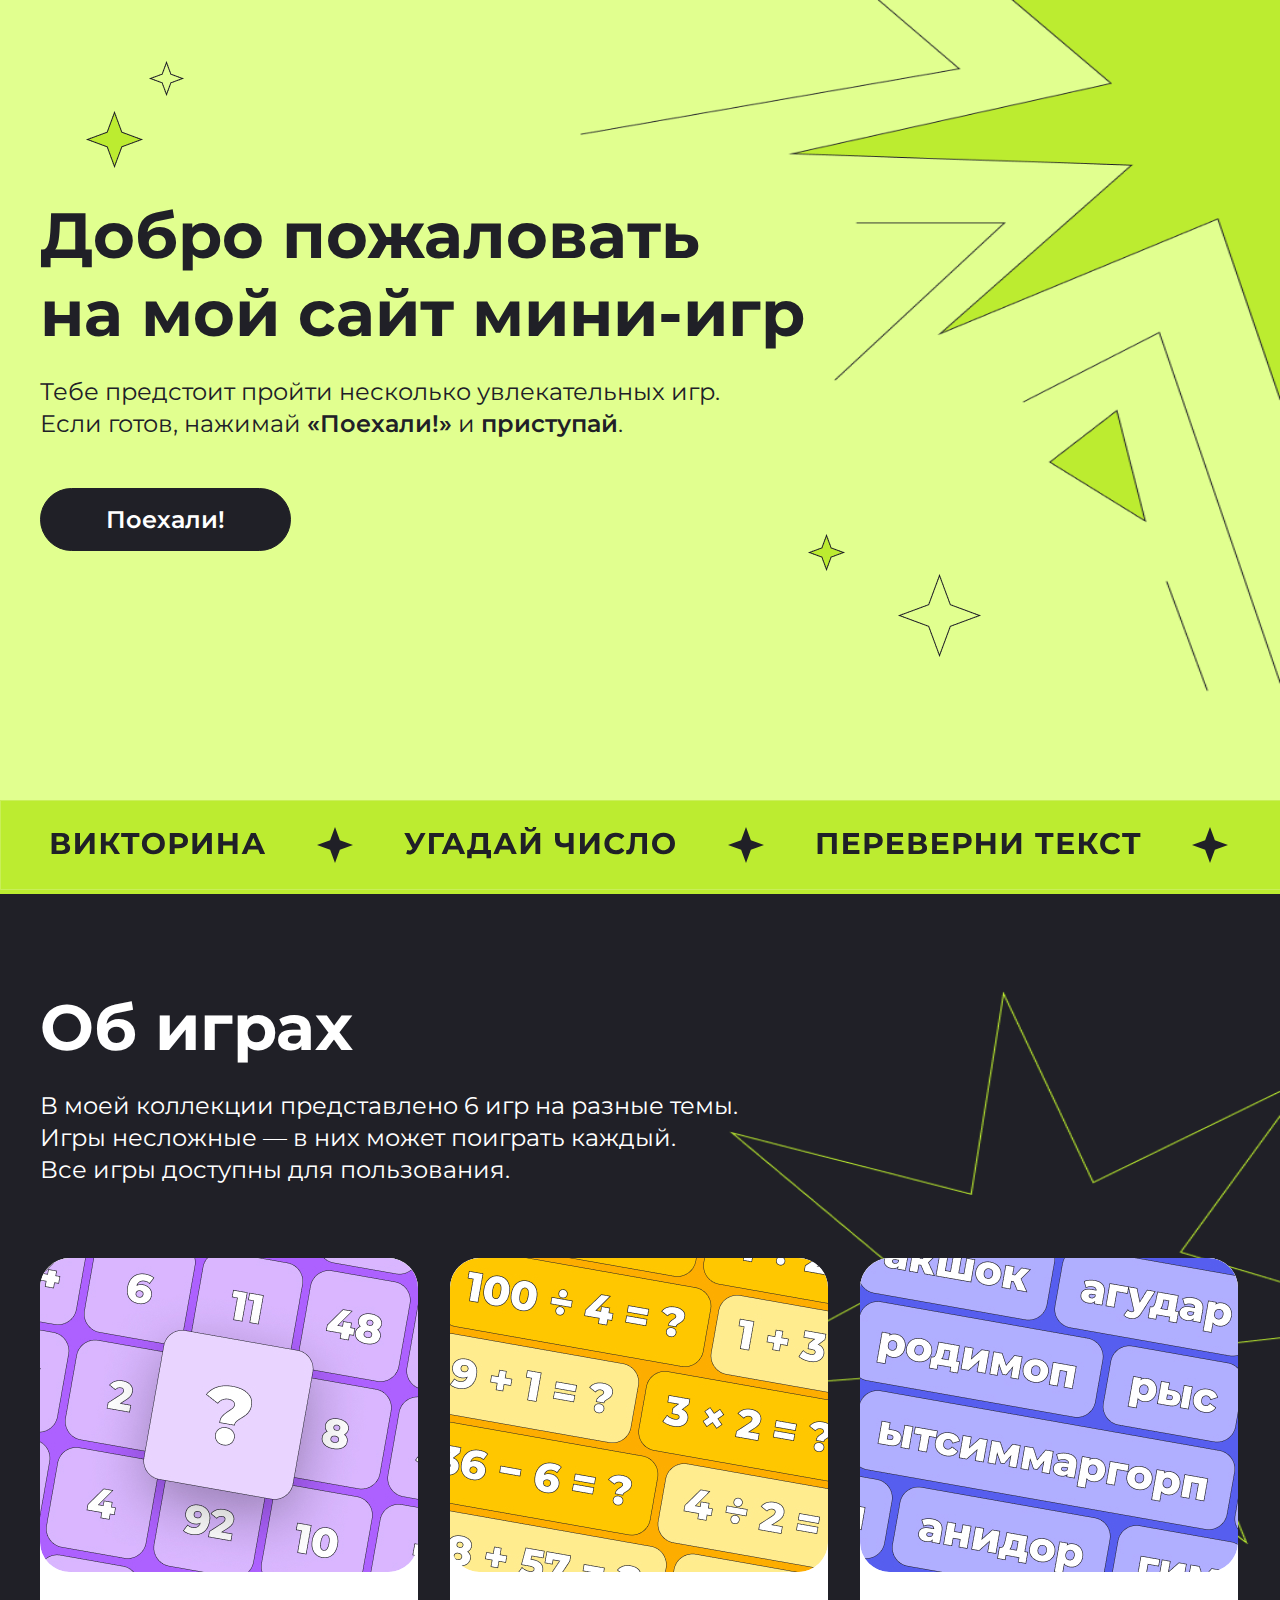
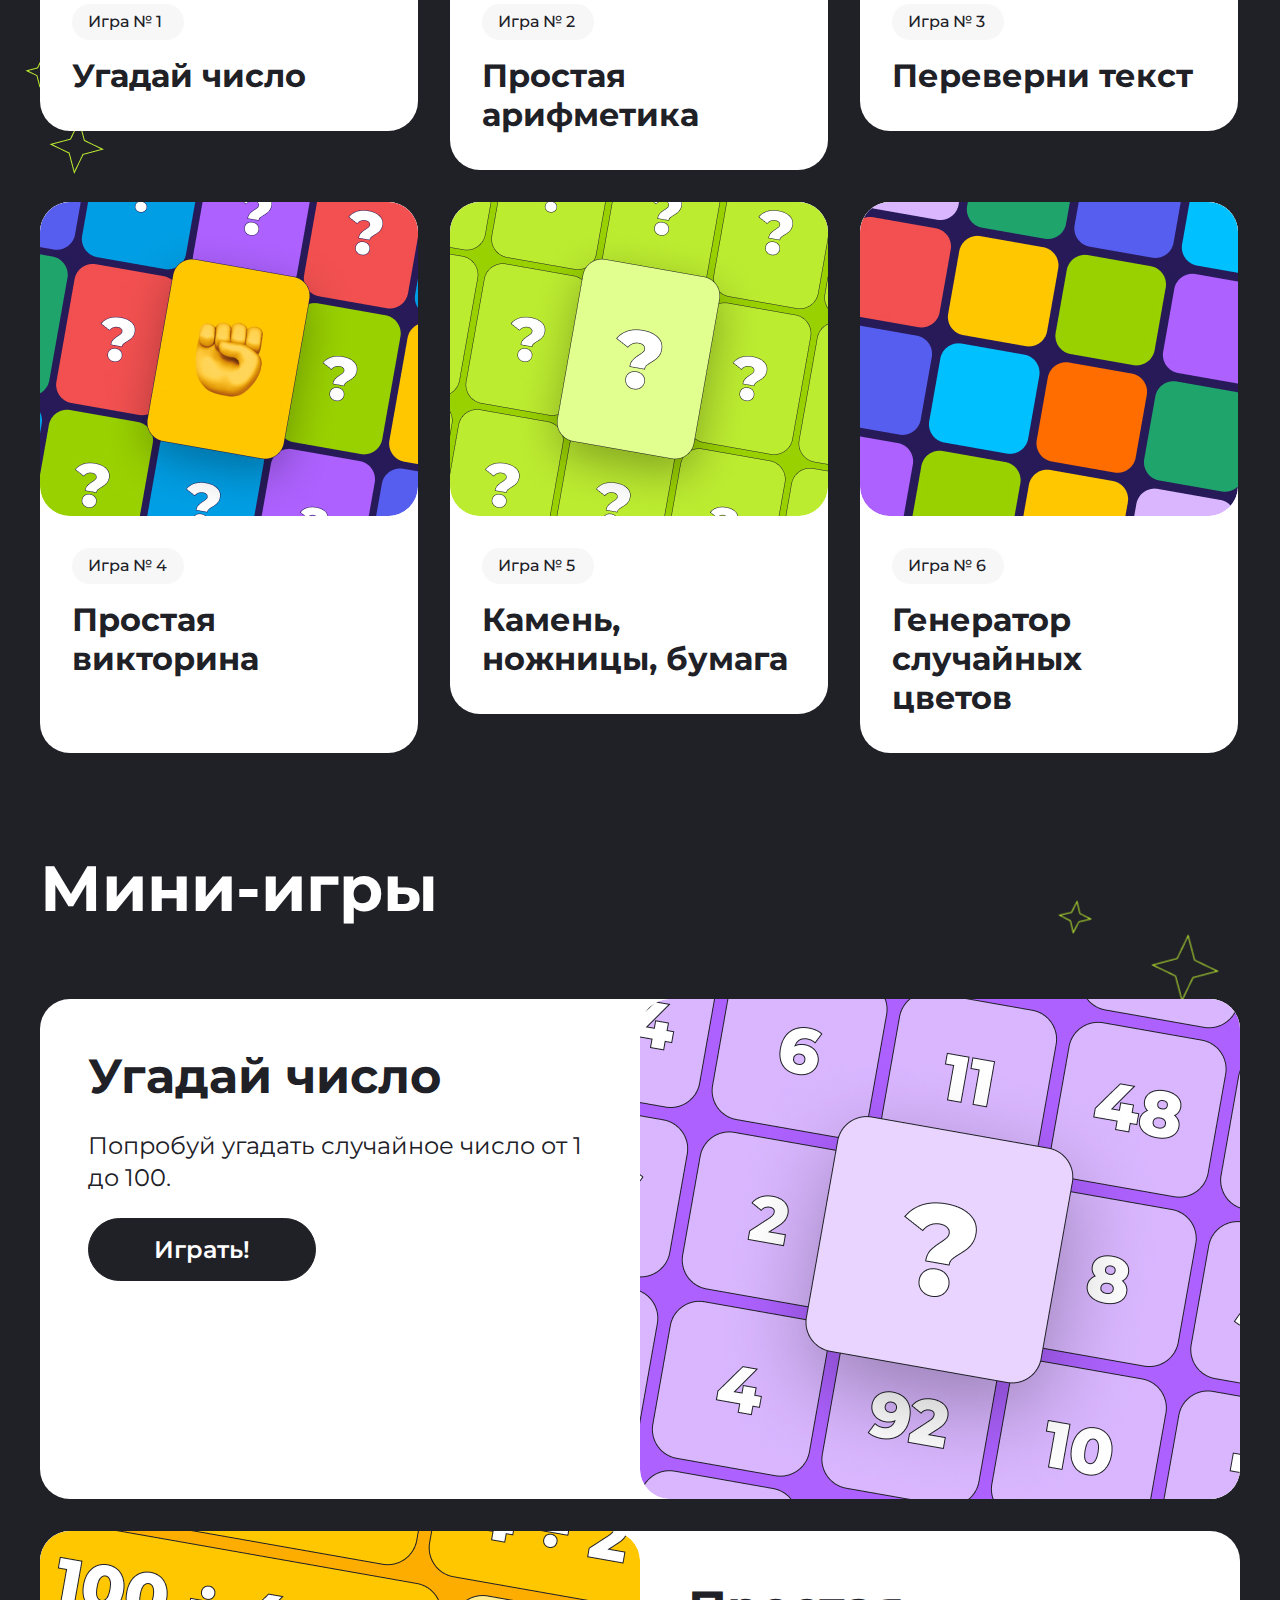
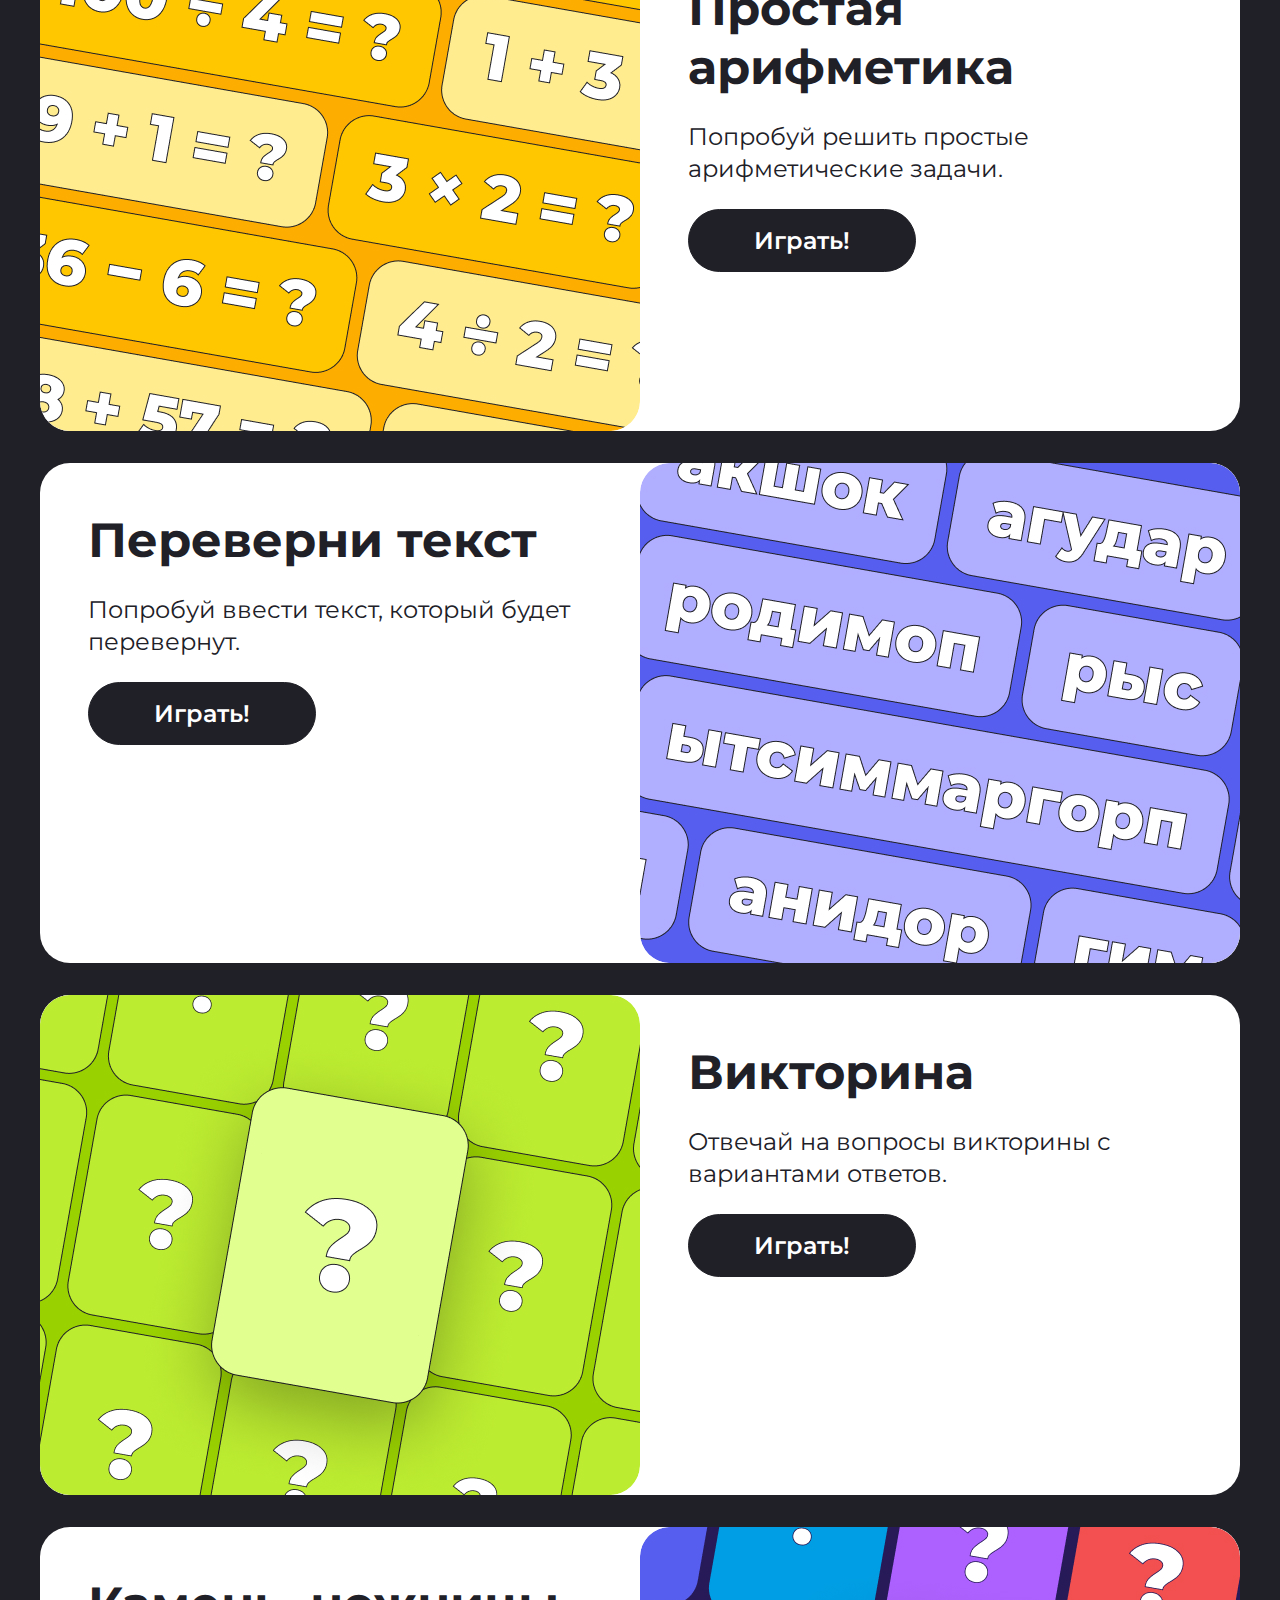
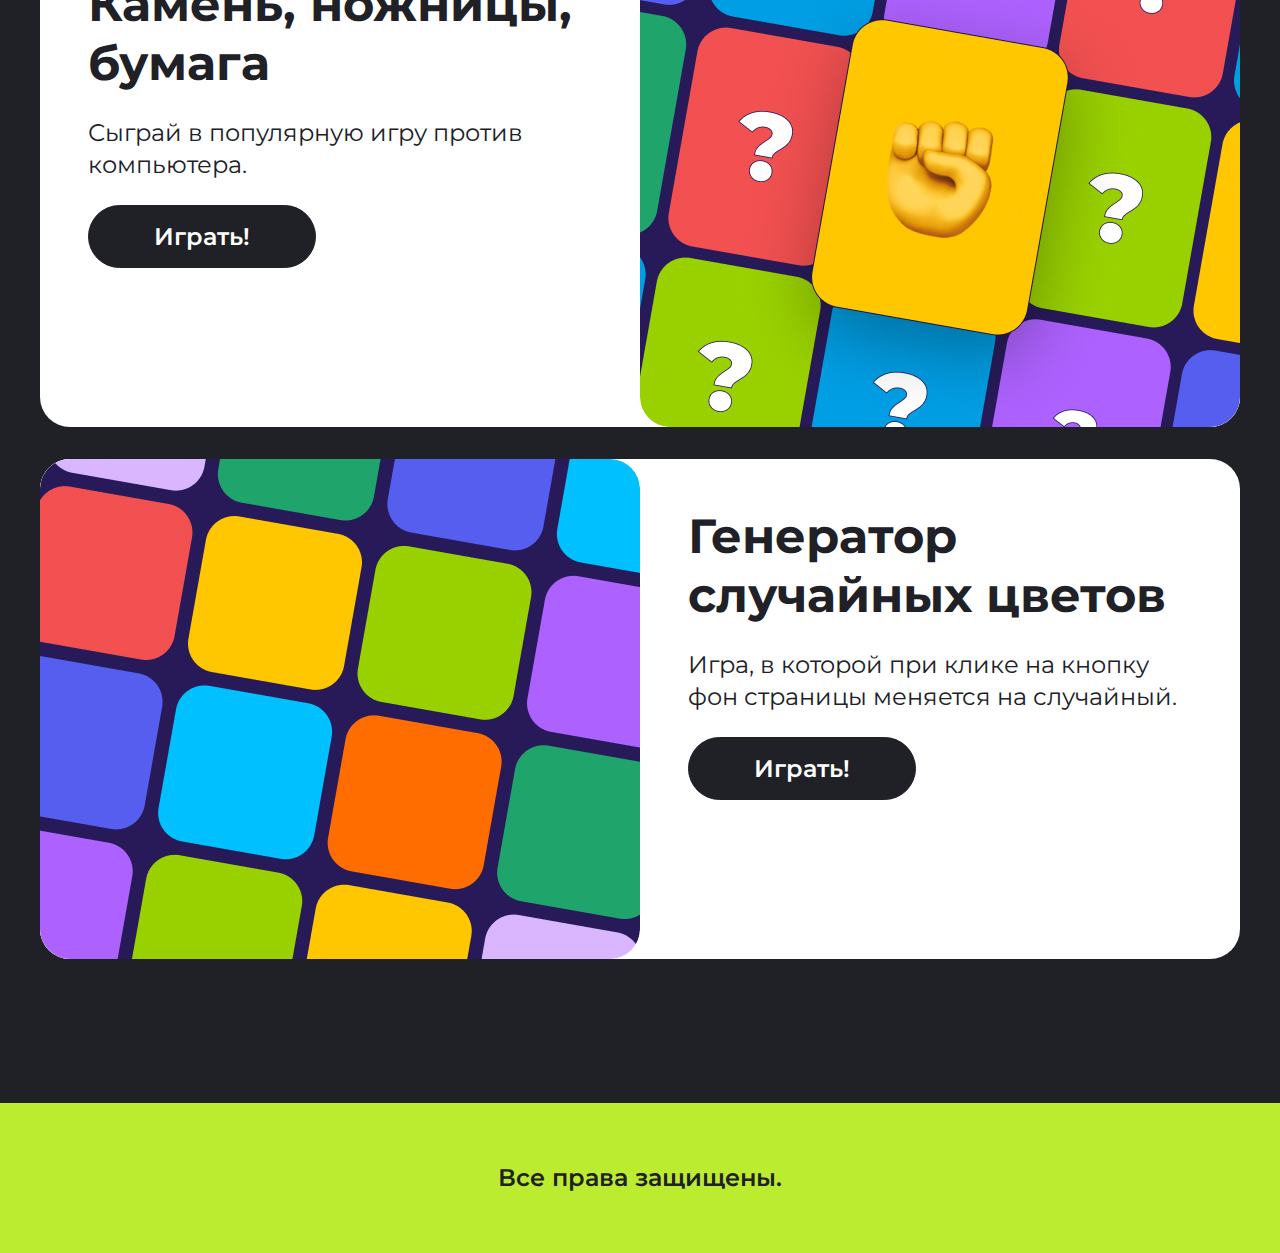
==== commit c76ef888: "Changed file index.html, file mobile.scss, file tablet.scss and added file vars.scss" ====
--- a/index.html
+++ b/index.html
@@ -17,7 +17,8 @@
         <div class="top__content">
             <h1 class="top__title">Добро пожаловать на&nbsp;мой сайт мини-игр</h1>
             <p class="top__text"> Тебе предстоит пройти несколько увлекательных игр. Если&nbsp;готов, нажимай <span class="top__text-bold">«Поехали!»</span> и <span class="top__text-bold">приступай</span>.</p>
-            <a href="#game" class="top__button">Поехали!</a>
+            <a href="#main" class="top__button">Поехали!</a>
+            <a href="#game" class="top__mobile-btn">Поехали!</a>
         </div>
     </section>
    <div class="ticker">
@@ -31,7 +32,7 @@
     </div>
    </div>  
     <section class="main center">
-        <h1 class="main__title" id="game">Об играх</h1>
+        <h1 class="main__title" id="main">Об играх</h1>
         <p class="main__text">В моей коллекции представлено 6 игр на разные темы.
             Игры&nbsp;несложные — в них может поиграть каждый.
             Все&nbsp;игры доступны для пользования.</p>
@@ -81,7 +82,7 @@
         </div>
     </section>
     <section class="game center">
-        <h1 class="game__title">Мини-игры</h1>
+        <h1 class="game__title" id="game">Мини-игры</h1>
         <div class="game__wrap">
             <div class="game__wrapper" id="game-1">
                 <div class="game__content">
--- a/style.css
+++ b/style.css
@@ -59,10 +59,14 @@
   font-size: 24px;
   font-weight: 600;
   font-family: inherit;
+  cursor: pointer;
 }
 .top__button:hover {
   color: rgb(32, 32, 39);
   background: rgb(255, 255, 255);
+}
+.top__mobile-btn {
+  display: none;
 }
 
 .ticker {
@@ -312,10 +316,10 @@
 
 .footer {
   min-height: 150px;
-  background: rgb(189, 237, 53);
+  background: rgb(188, 236, 48);
 }
 .footer__text {
-  color: rgb(0, 0, 0);
+  color: rgb(32, 32, 39);
   font-size: 24px;
   font-weight: 600;
   line-height: 29px;
@@ -338,14 +342,63 @@
     -webkit-transform: scale(1);
             transform: scale(1);
   }
+  .game__img {
+    max-width: 400px;
+    min-height: 300px;
+  }
 }
 @media (min-width: 768px) and (max-width: 833px) {
   .center {
     padding-left: 24px;
     padding-right: 24px;
   }
+  .top__title {
+    font-size: 58px;
+    line-height: 64px;
+  }
+  .top__text {
+    font-size: 22px;
+    line-height: 28px;
+  }
+  .top__button {
+    font-size: 20px;
+  }
+  .main__title {
+    font-size: 48px;
+    line-height: 54px;
+  }
+  .main__text {
+    font-size: 20px;
+    line-height: 28px;
+  }
   .main__game-wrapper {
     width: 345px;
+  }
+  .game__title {
+    font-size: 48px;
+    line-height: 54px;
+    padding-top: 48px;
+  }
+  .game__subtitle {
+    font-size: 36px;
+    line-height: 42px;
+  }
+  .game__text {
+    font-size: 20px;
+    line-height: 28px;
+  }
+  .game__button {
+    font-size: 20px;
+    padding: 16px 65px;
+    margin-top: 16px;
+  }
+  .game__img {
+    max-width: 400px;
+    min-height: 200px;
+  }
+  .footer__text {
+    font-size: 20px;
+    line-height: 24px;
   }
 }
 @media (max-width: 767px) {
@@ -378,8 +431,21 @@
     line-height: 20px;
     text-align: center;
   }
-  .top__button:hover {
+  .top__button {
     display: none;
+  }
+  .top__mobile-btn {
+    display: inline-block;
+    padding: 16px 65px;
+    border: 1px solid rgb(32, 32, 39);
+    border-radius: 60px;
+    background: rgb(32, 32, 39);
+    color: rgb(255, 255, 255);
+    text-align: center;
+    font-size: 16px;
+    font-weight: 600;
+    font-family: inherit;
+    cursor: pointer;
   }
   .main {
     display: none;
@@ -390,6 +456,42 @@
   .game__title {
     font-size: 40px;
     line-height: 49px;
+    padding-top: 48px;
+  }
+  .game__wrap {
+    padding-top: 48px;
+    padding-bottom: 48px;
+    gap: 24px;
+  }
+  .game__wrapper {
+    -webkit-box-orient: vertical;
+    -webkit-box-direction: normal;
+        -ms-flex-direction: column;
+            flex-direction: column;
+  }
+  .game__content {
+    -webkit-box-align: center;
+        -ms-flex-align: center;
+            align-items: center;
+    gap: 16px;
+  }
+  .game__subtitle {
+    font-size: 32px;
+    line-height: 39px;
+  }
+  .game__text {
+    font-size: 16px;
+    line-height: 20px;
+  }
+  .game__button {
+    font-size: 16px;
+    padding: 16px 110px;
+    margin-top: 16px;
+  }
+  .game__img {
+    -webkit-box-ordinal-group: 0;
+        -ms-flex-order: -1;
+            order: -1;
   }
   .footer__text {
     font-size: 16px;
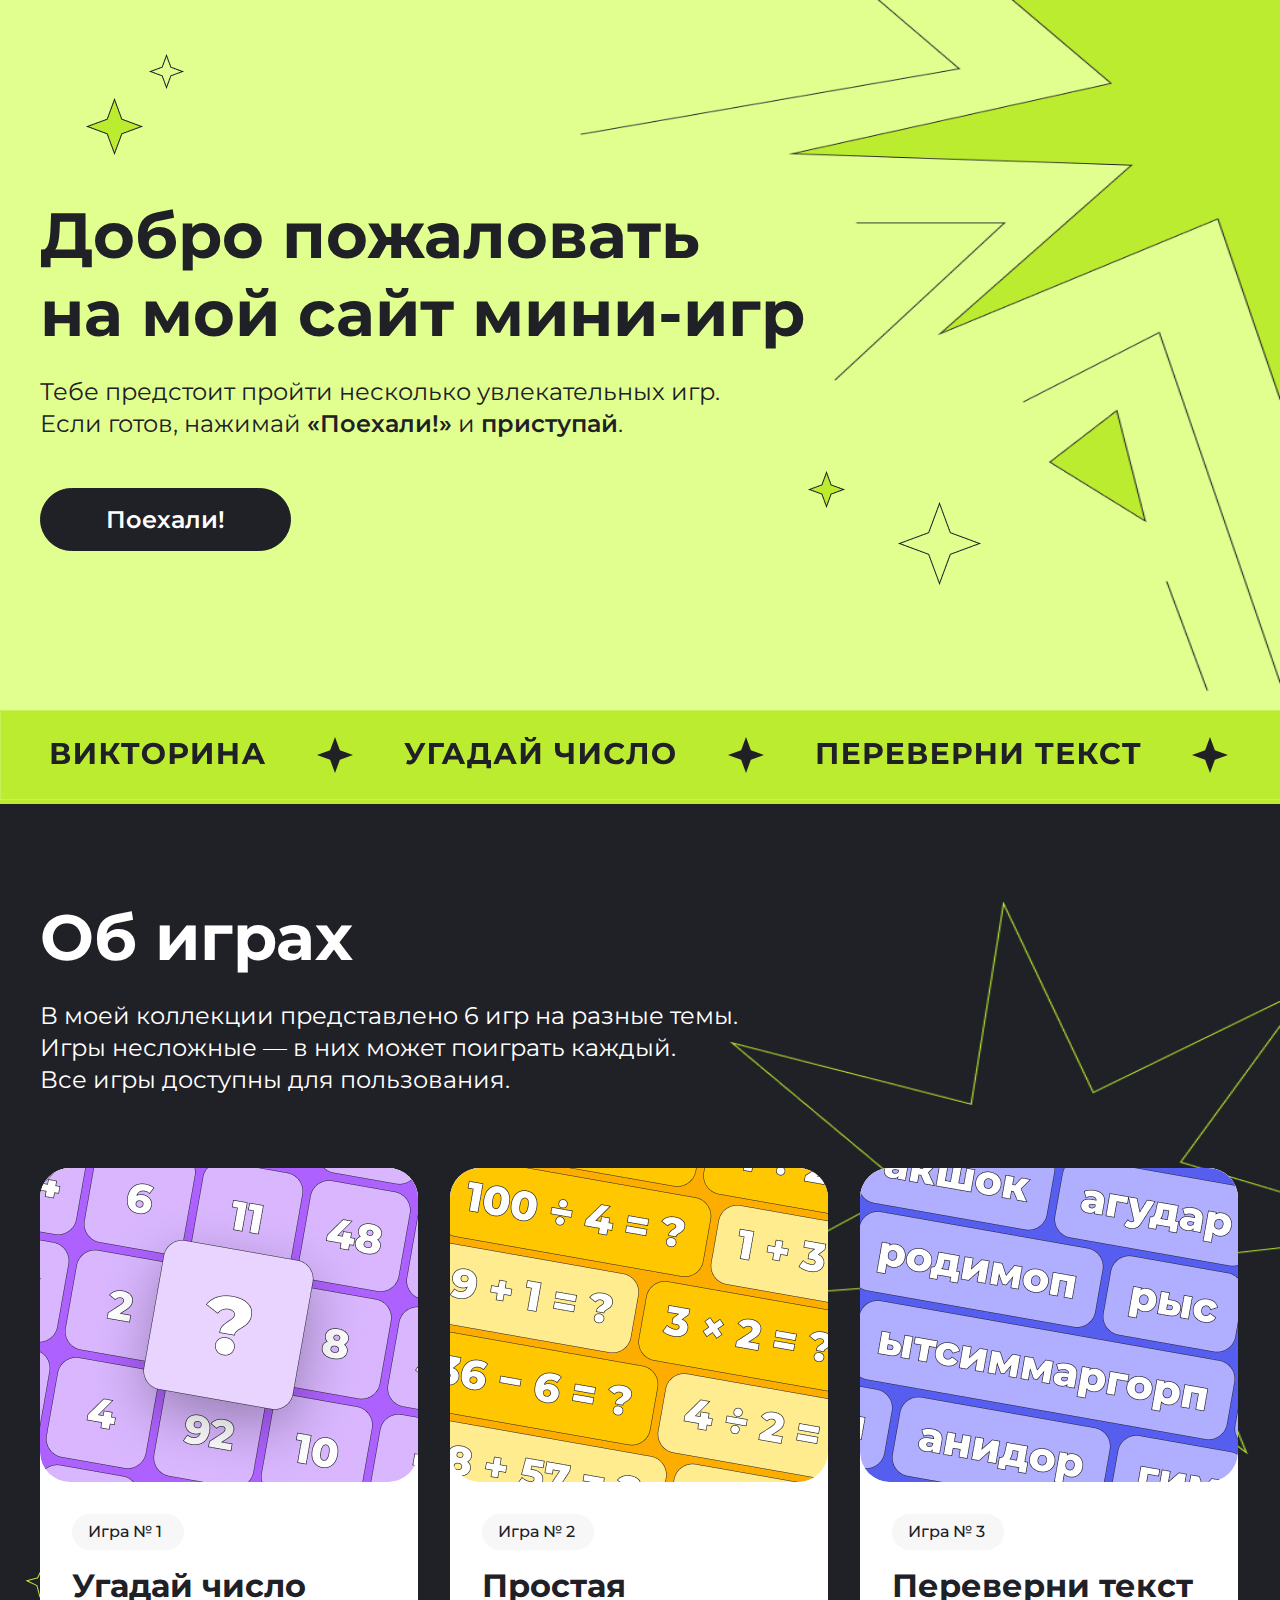
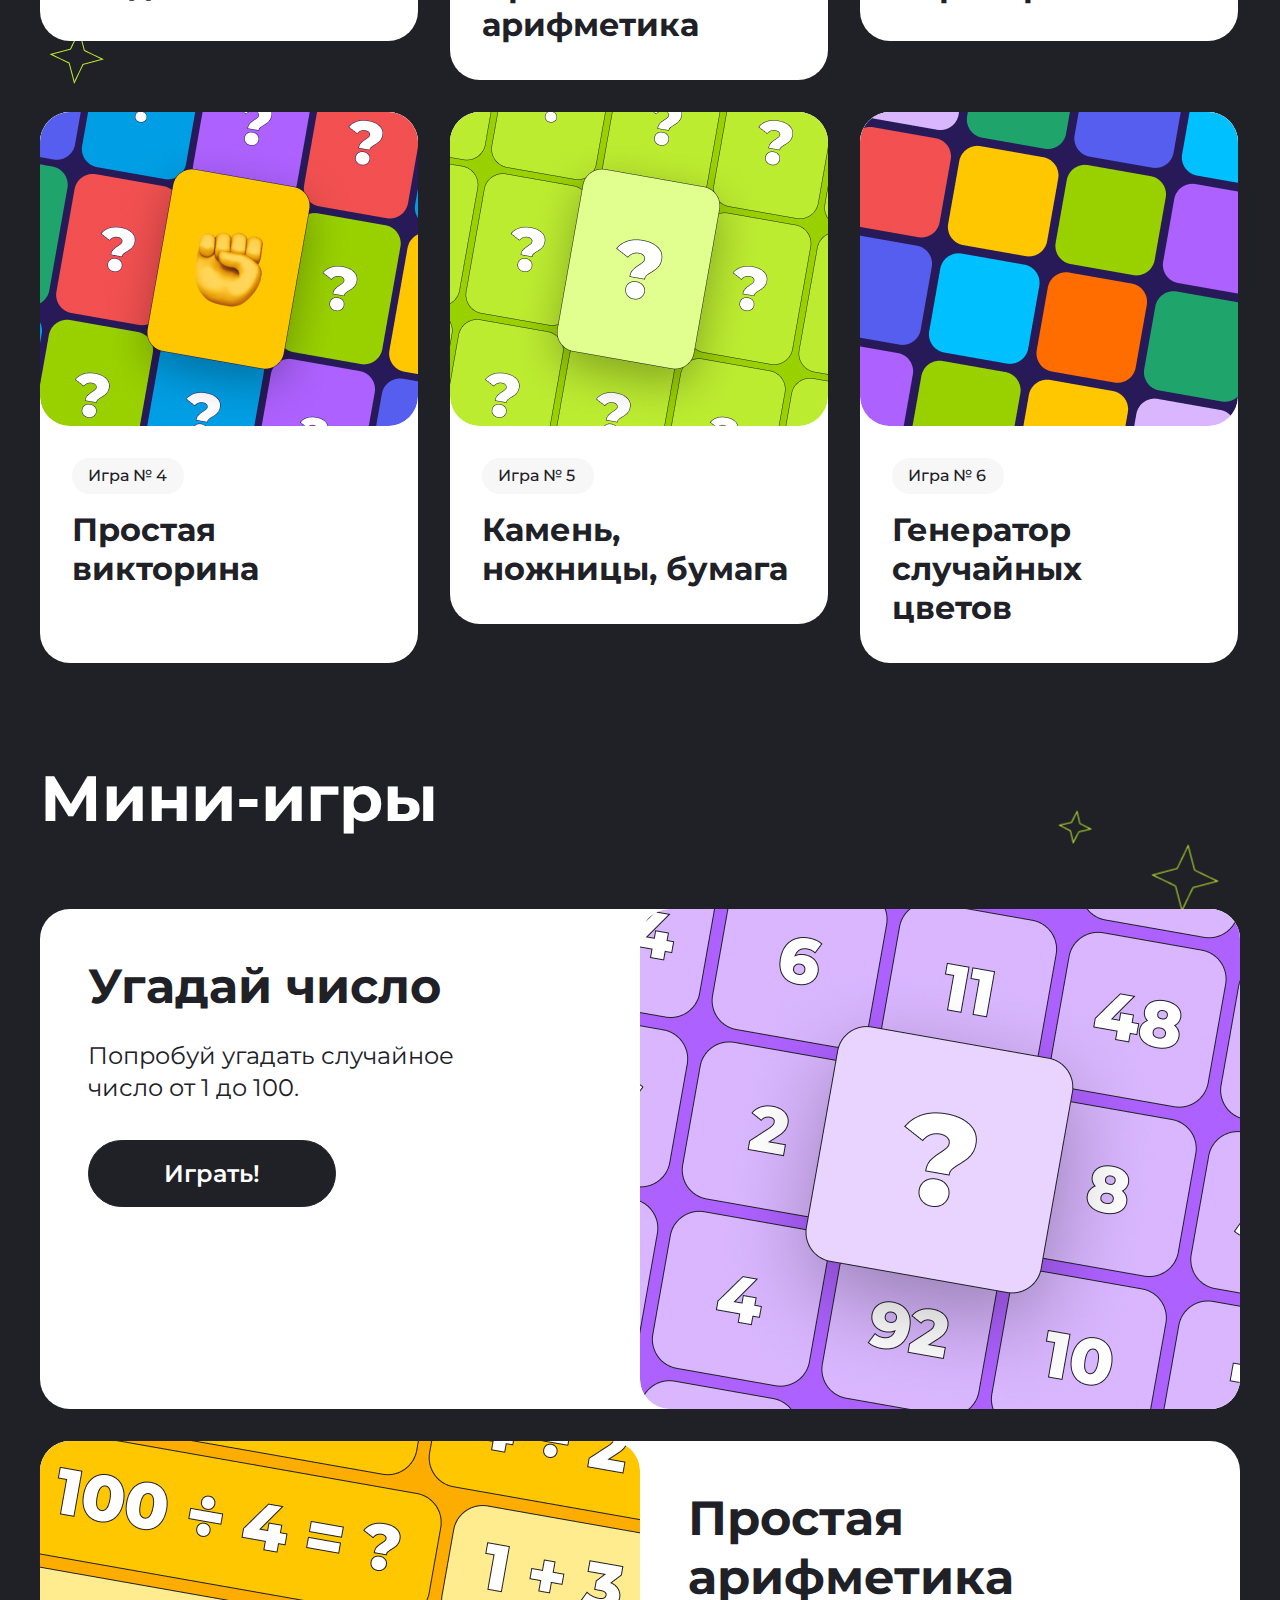
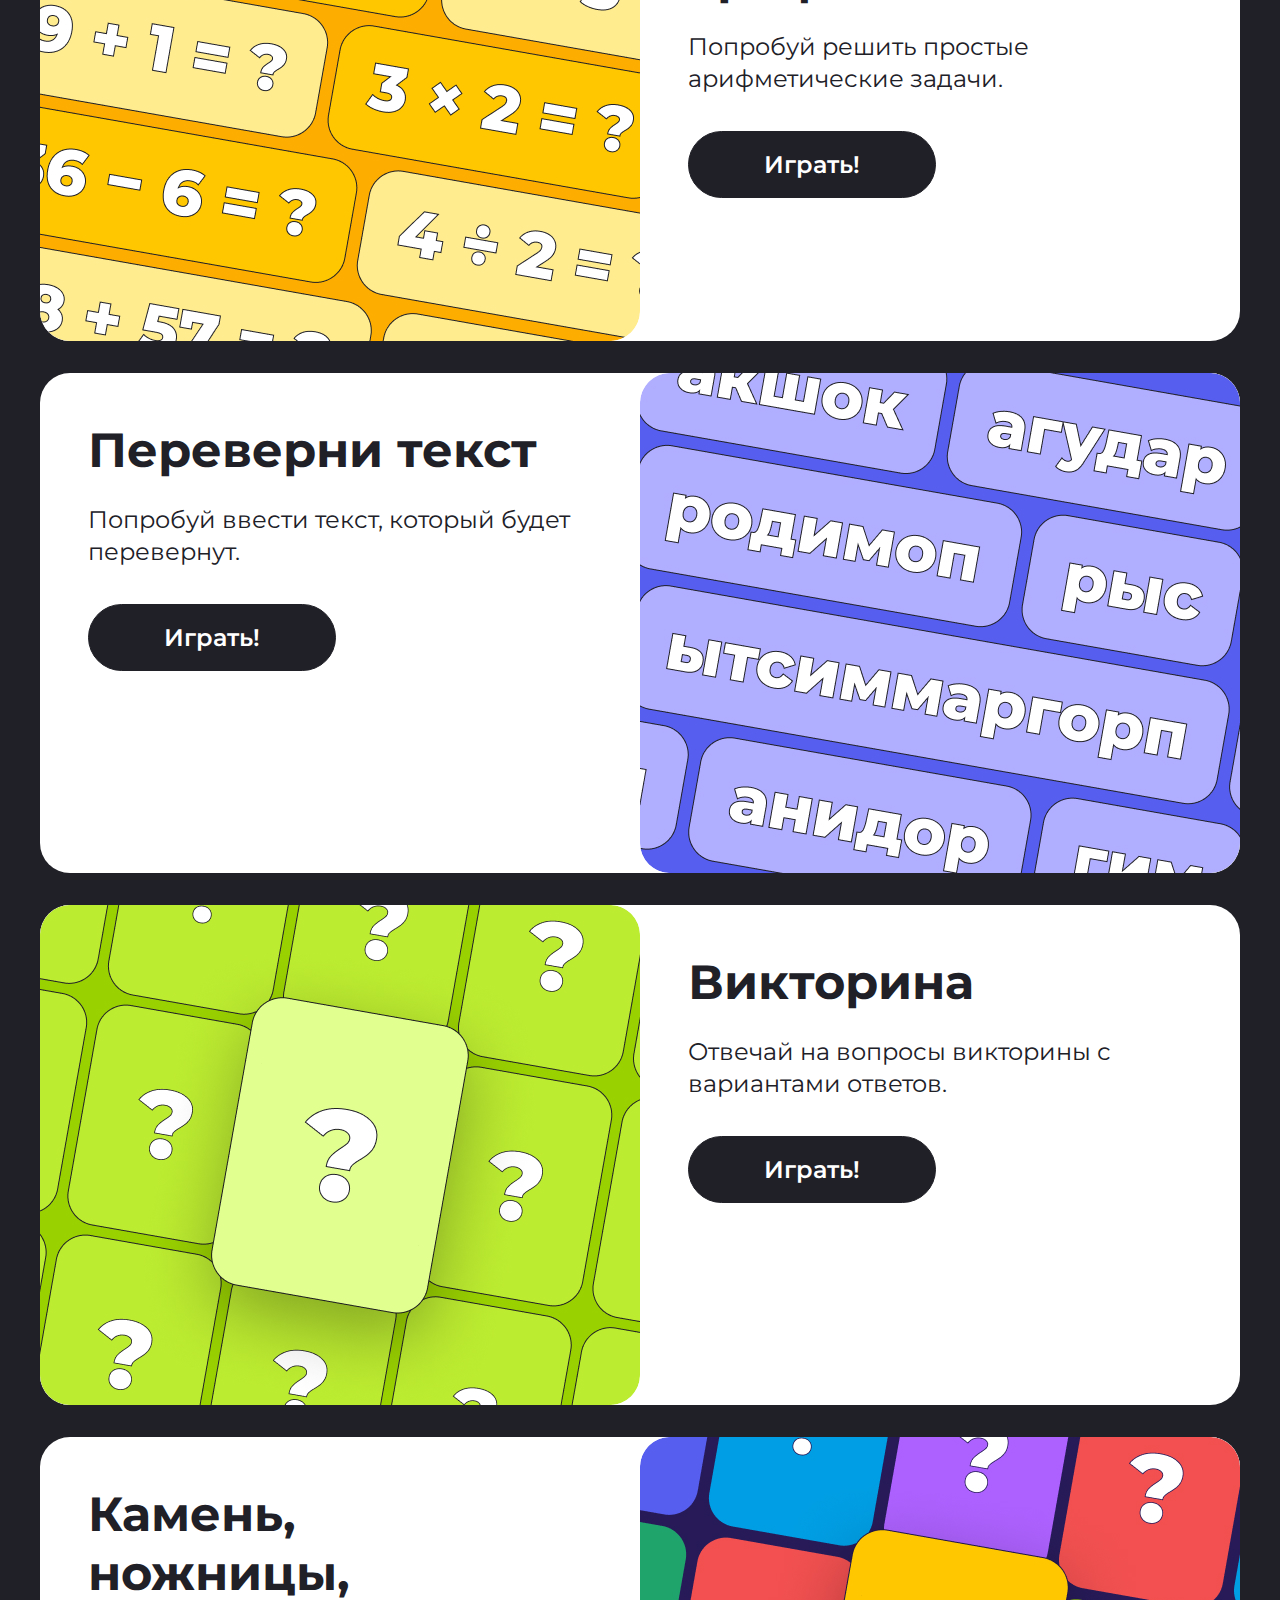
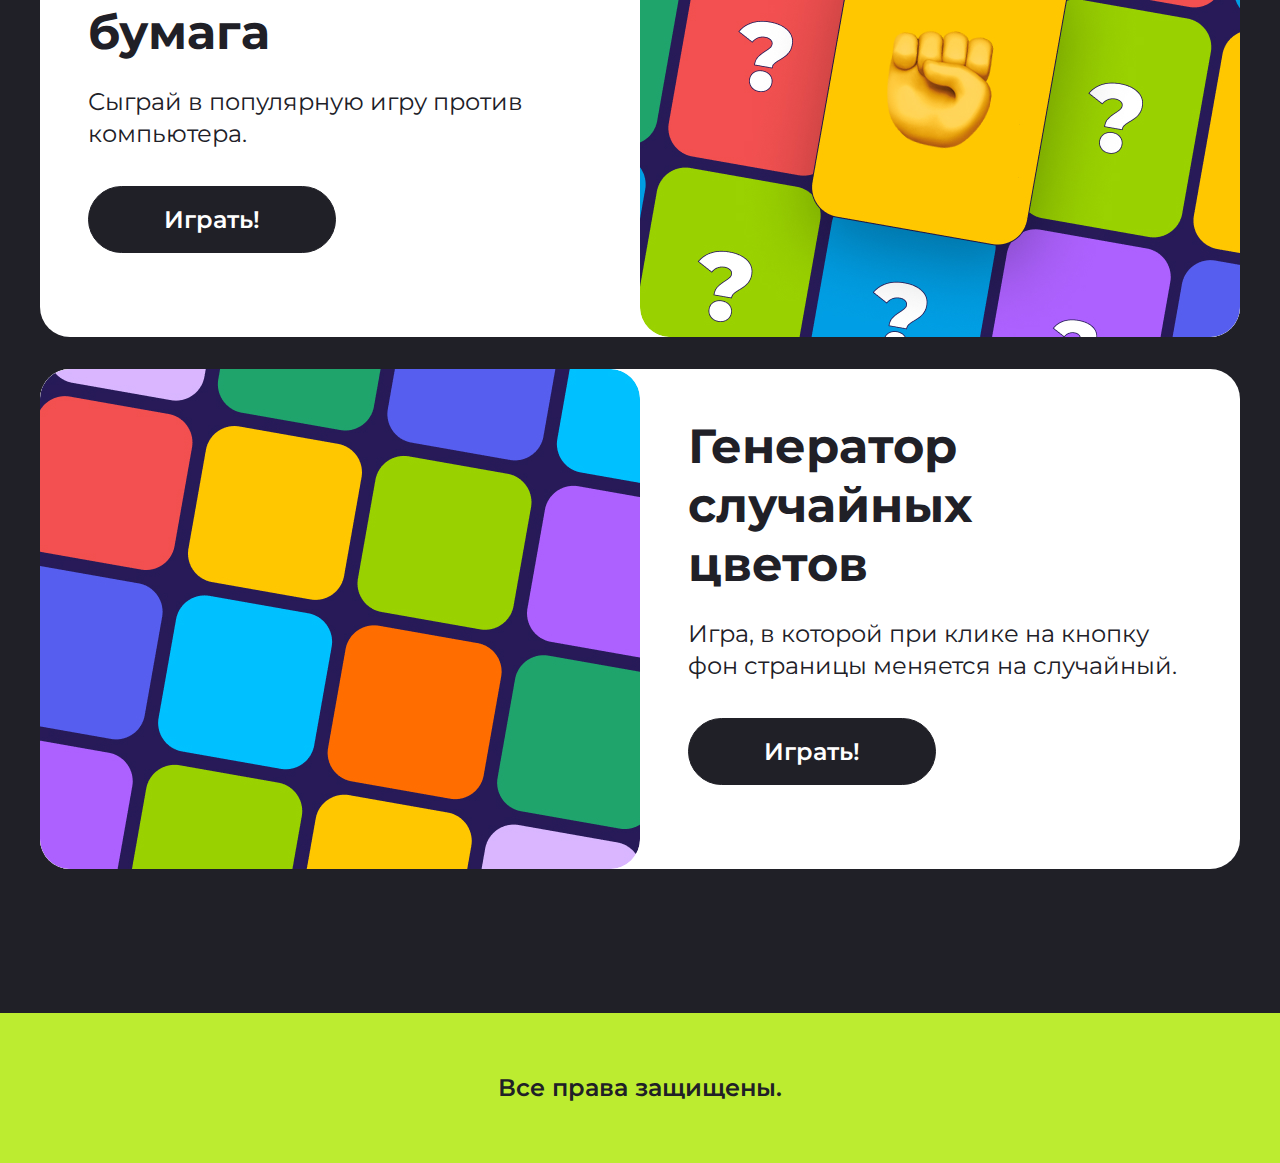
==== commit 789b3f25: "Changed files mobile.scss, style.scss" ====
--- a/index.html
+++ b/index.html
@@ -24,10 +24,10 @@
    <div class="ticker">
     <div class="ticker__wrapper">
         <div class="ticker__item">
-            <img src="img/animation.svg" alt="Полоса прокрутки название игр">
+            <img class="ticker__img" src="img/animation.svg" alt="Полоса прокрутки название игр">
         </div>
         <div class="ticker__item">
-            <img src="img/animation.svg" alt="Полоса прокрутки название игр">
+            <img class="ticker__img" src="img/animation.svg" alt="Полоса прокрутки название игр">
         </div>
     </div>
    </div>  
@@ -87,7 +87,7 @@
             <div class="game__wrapper" id="game-1">
                 <div class="game__content">
                     <h2 class="game__subtitle">Угадай число</h2>
-                    <p class="game__text">Попробуй угадать случайное число от 1 до 100.</p>
+                    <p class="game__text">Попробуй угадать случайное<br> число от 1 до 100.</p>
                     <button type="button" class="game__button" onclick="gameOne();">Играть!</button>
     
                 </div>
@@ -119,7 +119,7 @@
             </div>
             <div class="game__wrapper" id="game-5">
                 <div class="game__content">
-                    <h2 class="game__subtitle">Камень, ножницы, бумага</h2>
+                    <h2 class="game__subtitle">Камень,<br> ножницы,<br> бумага</h2>
                     <p class="game__text">Сыграй в популярную игру против компьютера.</p>
                     <button type="button" class="game__button" onclick="stoneScissorsPaper();">Играть!</button>
                 </div>
@@ -128,7 +128,7 @@
             <div class="game__wrapper" id="game-6">
                 <img class="game__img" src="img/gamecard6.jpg" alt="game-6">
                 <div class="game__content">
-                    <h2 class="game__subtitle">Генератор случайных цветов</h2>
+                    <h2 class="game__subtitle">Генератор<br> случайных<br> цветов</h2>
                     <p class="game__text">Игра, в которой при клике на кнопку фон страницы меняется на случайный.</p>
                     <button type="button" class="game__button" id="random-color">Играть!</button>
                 </div>
--- a/style.css
+++ b/style.css
@@ -5,6 +5,10 @@
           box-sizing: border-box;
 }
 
+html {
+  scroll-behavior: smooth;
+}
+
 body {
   font-family: "Montserrat", sans-serif;
 }
@@ -19,7 +23,7 @@
 }
 
 .top {
-  min-height: 800px;
+  min-height: 710px;
   background-image: url(img/topstar1.png), url(img/topstar2.png), url(img/topstar3.png), url(img/topstar4.png), url(img/topstar5.png);
   background-repeat: no-repeat;
   background-position: 7% 15%, 12% 8%, 65% 70%, 75% 80%, top right;
@@ -298,7 +302,7 @@
   border-radius: 30px;
 }
 .game__button {
-  padding: 16px 65px;
+  padding: 18px 75px;
   border: 1px solid rgb(32, 32, 39);
   border-radius: 60px;
   background: rgb(32, 32, 39);
@@ -308,6 +312,7 @@
   font-weight: 600;
   font-family: inherit;
   cursor: pointer;
+  margin-top: 12px;
 }
 .game__button:hover {
   color: rgb(32, 32, 39);
@@ -420,11 +425,15 @@
     -webkit-box-direction: normal;
         -ms-flex-direction: column;
             flex-direction: column;
+    -webkit-box-align: center;
+        -ms-flex-align: center;
+            align-items: center;
   }
   .top__title {
     font-size: 40px;
     line-height: 49px;
     text-align: center;
+    padding-top: 147px;
   }
   .top__text {
     font-size: 16px;
@@ -436,7 +445,9 @@
   }
   .top__mobile-btn {
     display: inline-block;
-    padding: 16px 65px;
+    width: 285px;
+    height: 55px;
+    padding: 16px;
     border: 1px solid rgb(32, 32, 39);
     border-radius: 60px;
     background: rgb(32, 32, 39);
@@ -447,6 +458,9 @@
     font-family: inherit;
     cursor: pointer;
   }
+  .ticker__img {
+    height: 46px;
+  }
   .main {
     display: none;
   }
@@ -470,9 +484,7 @@
             flex-direction: column;
   }
   .game__content {
-    -webkit-box-align: center;
-        -ms-flex-align: center;
-            align-items: center;
+    padding: 30px 30px 32px 30px;
     gap: 16px;
   }
   .game__subtitle {
@@ -489,12 +501,17 @@
     margin-top: 16px;
   }
   .game__img {
+    min-height: 285px;
     -webkit-box-ordinal-group: 0;
         -ms-flex-order: -1;
             order: -1;
   }
+  .footer {
+    min-height: 100px;
+  }
   .footer__text {
     font-size: 16px;
     line-height: 20px;
+    padding-top: 40px;
   }
 }/*# sourceMappingURL=style.css.map */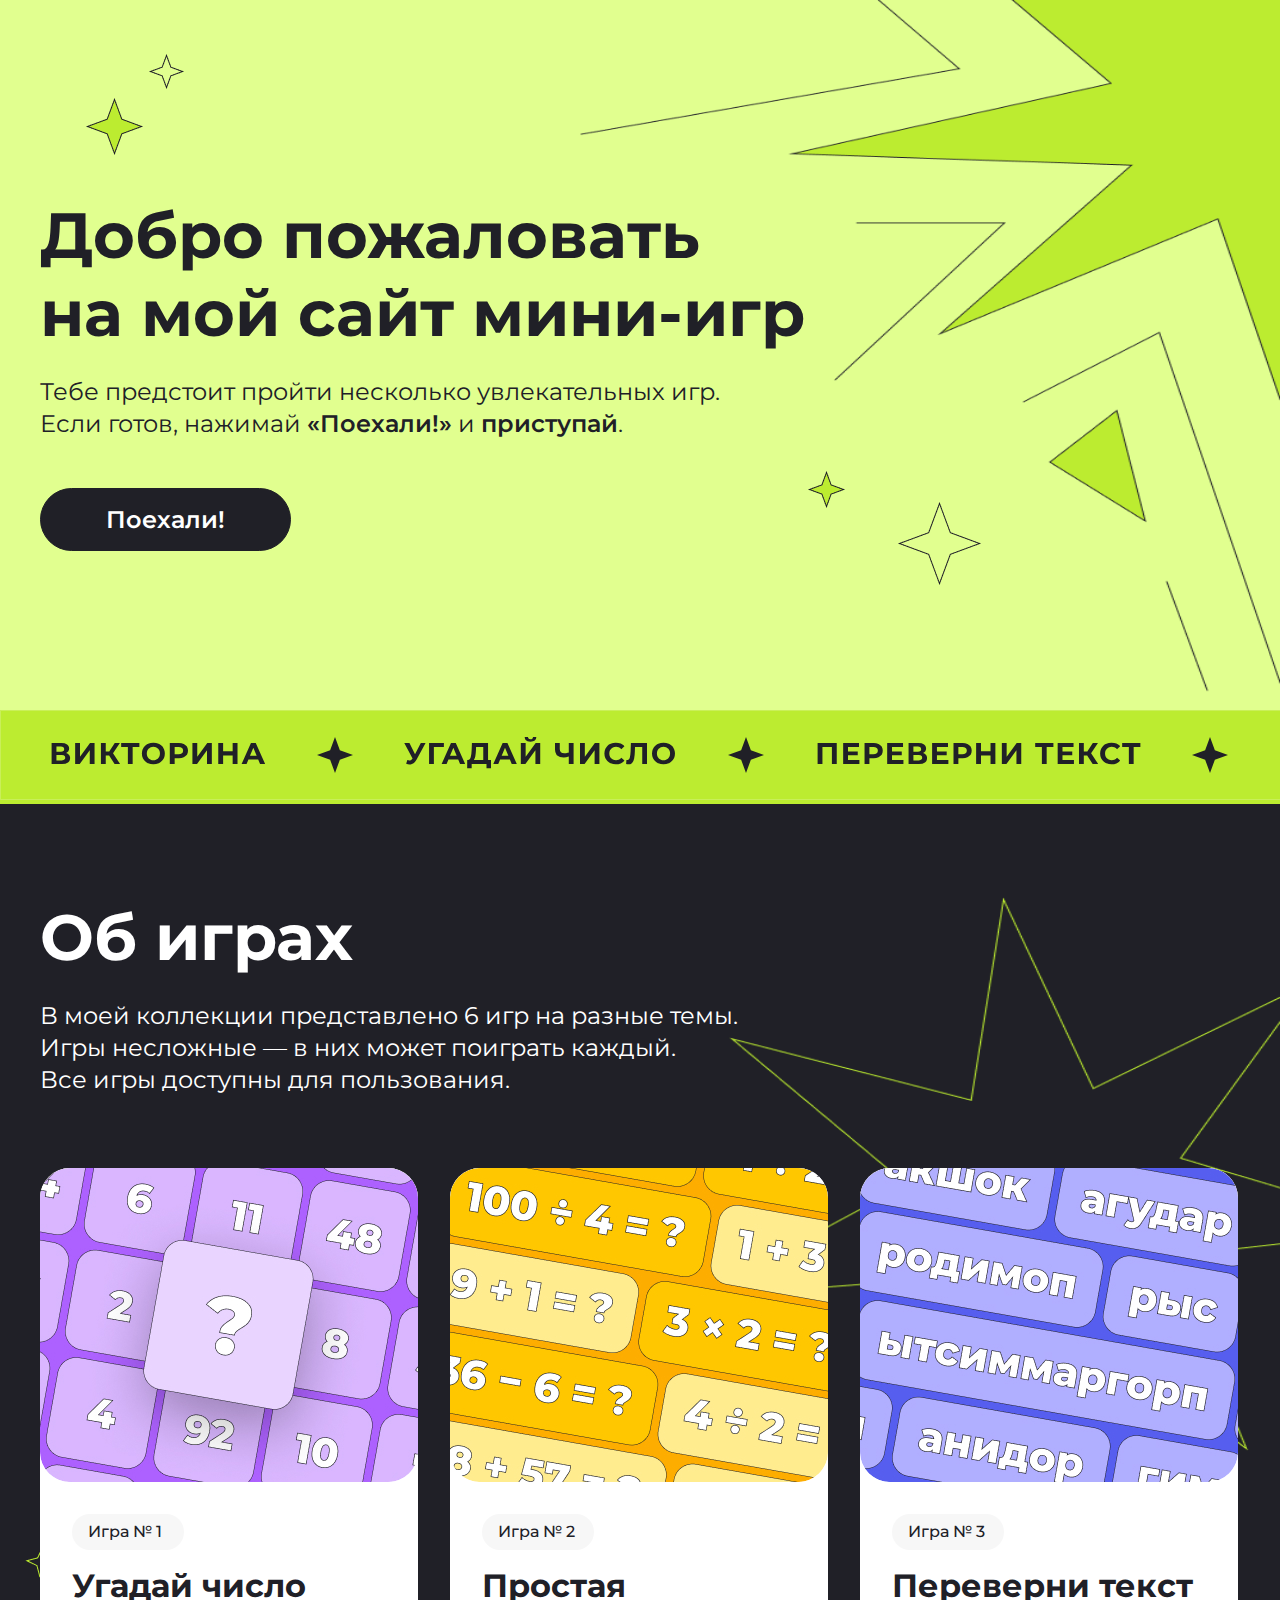
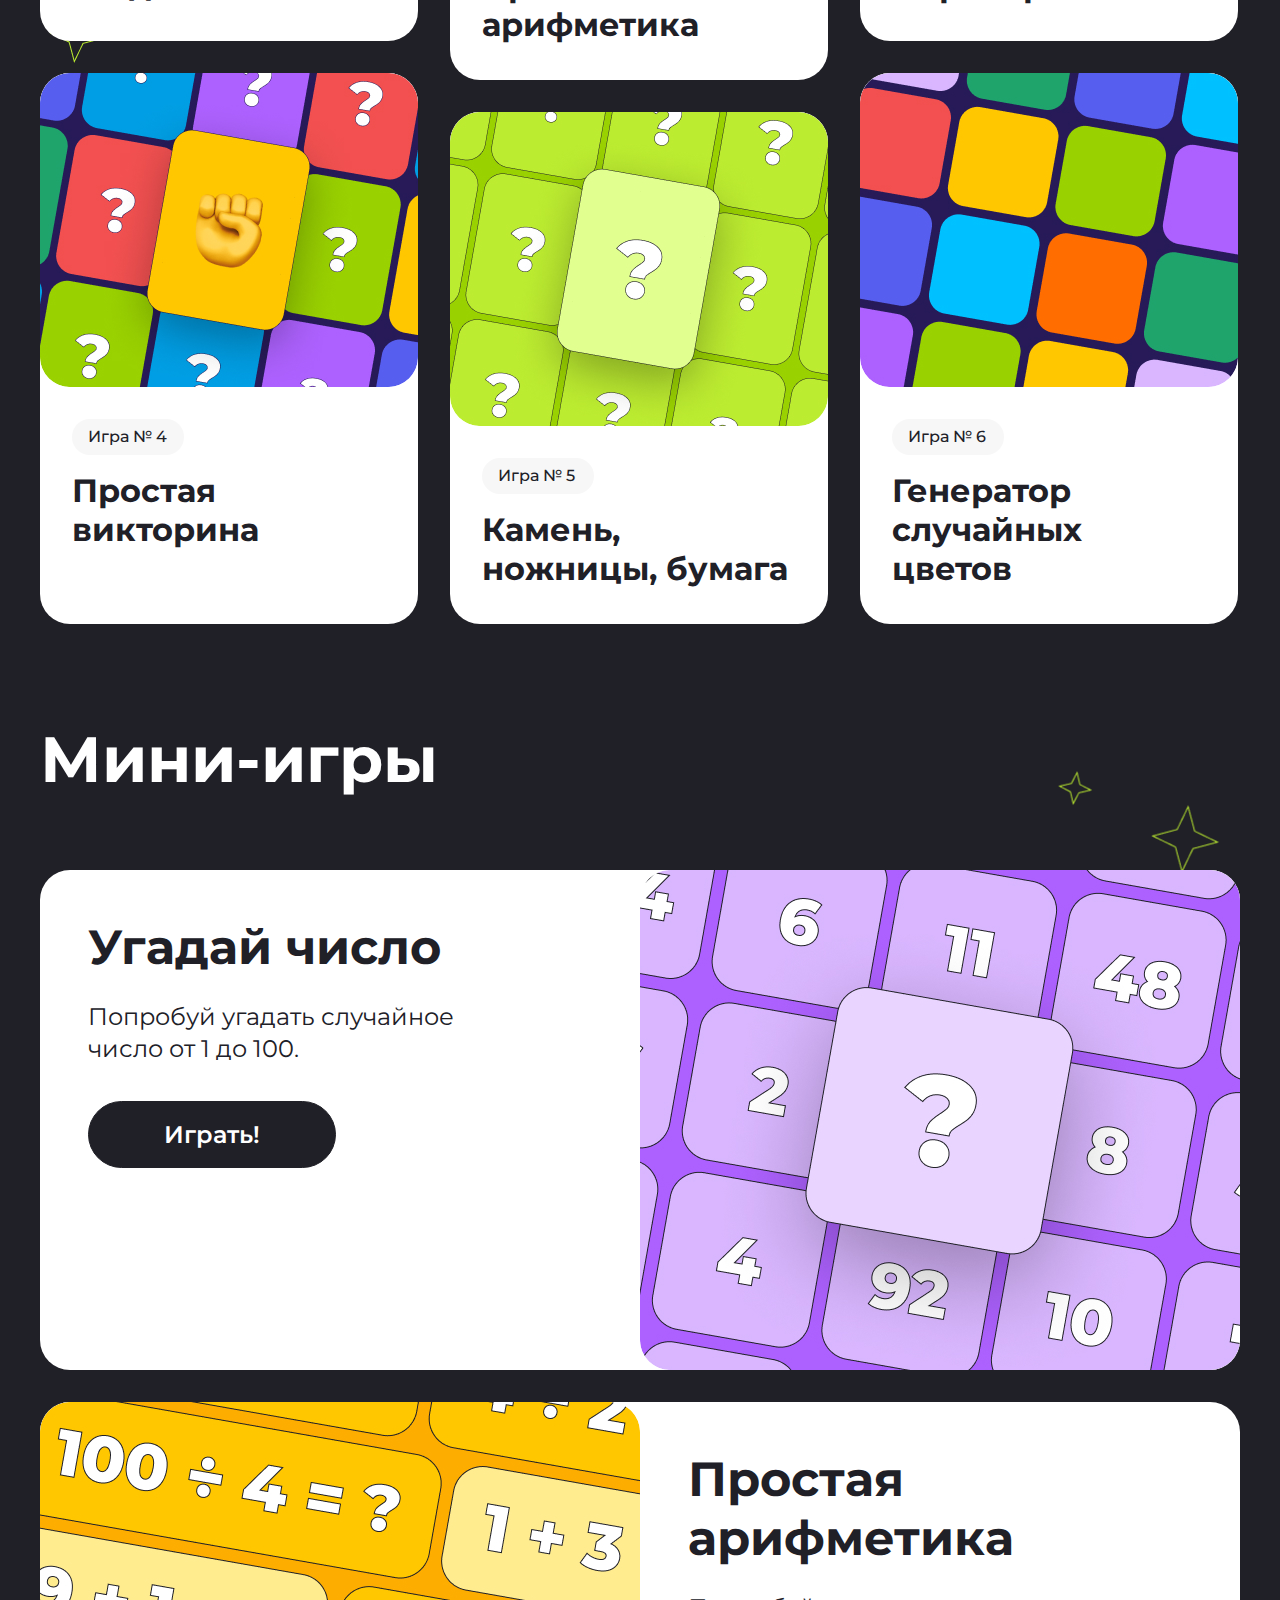
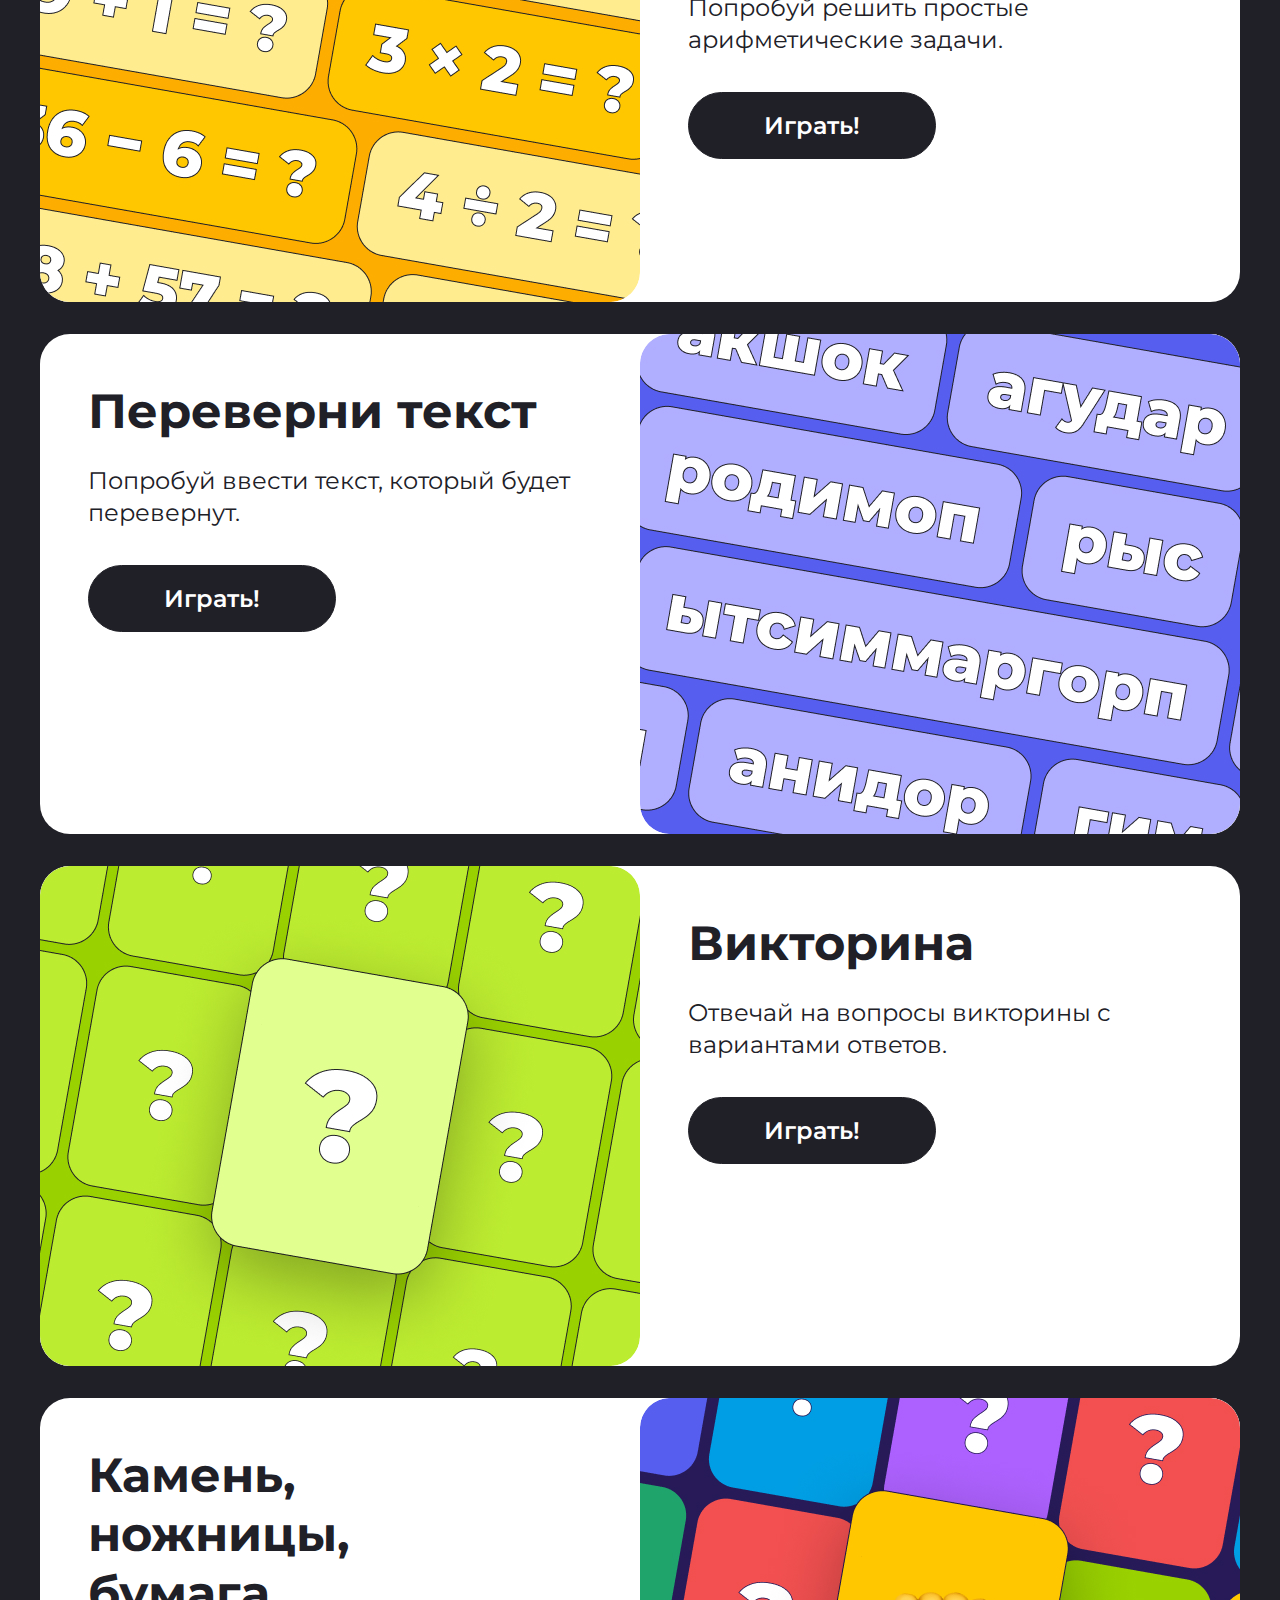
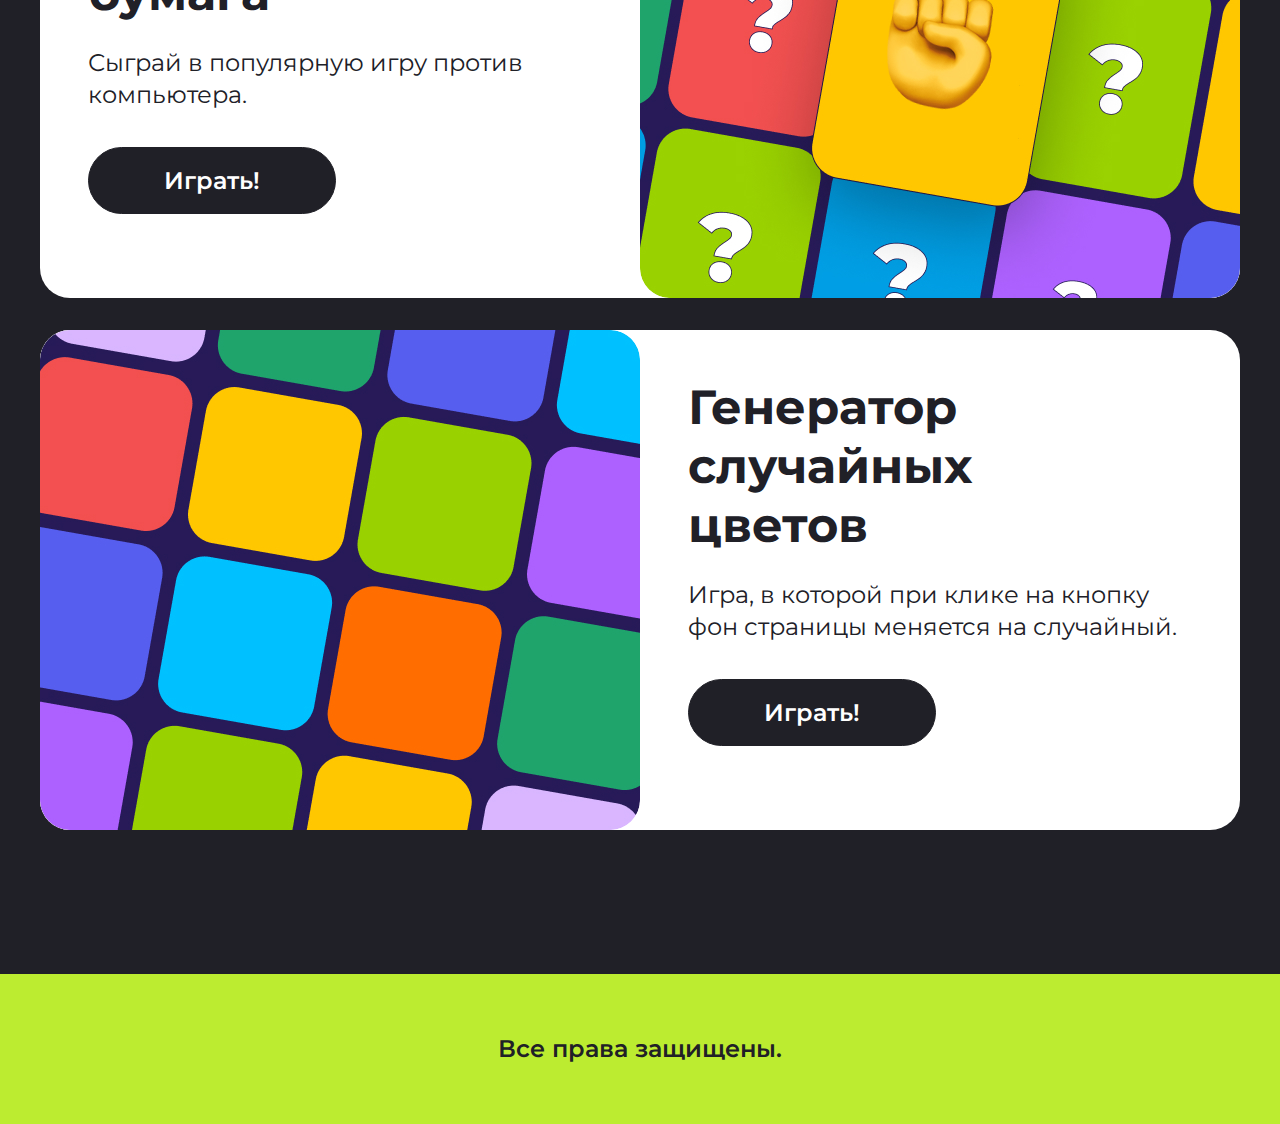
==== commit 800156a3: "Changed files index.html, style.scss and mobile.scss" ====
--- a/index.html
+++ b/index.html
@@ -16,69 +16,76 @@
     <section class="top center">
         <div class="top__content">
             <h1 class="top__title">Добро пожаловать на&nbsp;мой сайт мини-игр</h1>
-            <p class="top__text"> Тебе предстоит пройти несколько увлекательных игр. Если&nbsp;готов, нажимай <span class="top__text-bold">«Поехали!»</span> и <span class="top__text-bold">приступай</span>.</p>
+            <p class="top__text"> Тебе предстоит пройти несколько увлекательных игр. Если&nbsp;готов, нажимай <span
+                    class="top__text-bold">«Поехали!»</span> и <span class="top__text-bold">приступай</span>.</p>
             <a href="#main" class="top__button">Поехали!</a>
             <a href="#game" class="top__mobile-btn">Поехали!</a>
         </div>
     </section>
-   <div class="ticker">
-    <div class="ticker__wrapper">
-        <div class="ticker__item">
-            <img class="ticker__img" src="img/animation.svg" alt="Полоса прокрутки название игр">
-        </div>
-        <div class="ticker__item">
-            <img class="ticker__img" src="img/animation.svg" alt="Полоса прокрутки название игр">
+    <div class="ticker">
+        <div class="ticker__wrapper">
+            <div class="ticker__item">
+                <img class="ticker__img" src="img/animation.svg" alt="Полоса прокрутки название игр">
+            </div>
+            <div class="ticker__item">
+                <img class="ticker__img" src="img/animation.svg" alt="Полоса прокрутки название игр">
+            </div>
         </div>
     </div>
-   </div>  
     <section class="main center">
         <h1 class="main__title" id="main">Об играх</h1>
         <p class="main__text">В моей коллекции представлено 6 игр на разные темы.
             Игры&nbsp;несложные — в них может поиграть каждый.
             Все&nbsp;игры доступны для пользования.</p>
         <div class="main__game">
-            <a class="main__game-wrapper main__game-wrapper-1" href="#game-1">
-                <img class="main__img" src="img/card1.jpg" alt="game-1">
-                <div class="main__link-wrapper">
-                    <label class="main__link" for="game-1">Игра № 1</label>
-                    <h2 class="main__link-1">Угадай число</h2>
-                </div>
-            </a>
-            <a class="main__game-wrapper main__game-wrapper-2" href="#game-2">
-                <img class="main__img" src="img/card2.jpg" alt="game-2">
-                <div class="main__link-wrapper">
-                    <label class="main__link" for="game-2">Игра № 2</label>
-                    <h2 class="main__link-1">Простая арифметика</h2>
-                </div>
-            </a>
-            <a class="main__game-wrapper main__game-wrapper-1" href="#game-3">
-                <img class="main__img" src="img/card3.jpg" alt="game-3">
-                <div class="main__link-wrapper">
-                    <label class="main__link" for="game-3">Игра № 3</label>
-                    <h2 class="main__link-1">Переверни текст</h2>
-                </div>
-            </a>
-            <a class="main__game-wrapper main__game-wrapper-3" href="#game-4">
-                <img class="main__img" src="img/card4.jpg" alt="game-4">
-                <div class="main__link-wrapper">
-                    <label class="main__link" for="game-4">Игра № 4</label>
-                    <h2 class="main__link-1">Простая викторина</h2>
-                </div>
-            </a>
-            <a class="main__game-wrapper main__game-wrapper-2" href="#game-5">
-                <img class="main__img" src="img/card5.jpg" alt="game-5">
-                <div class="main__link-wrapper">
-                    <label class="main__link" for="game-5">Игра № 5</label>
-                    <h2 class="main__link-1">Камень, ножницы, бумага</h2>
-                </div>
-            </a>
-            <a class="main__game-wrapper main__game-wrapper-3" href="#game-6">
-                <img class="main__img" src="img/card6.jpg" alt="game-6">
-                <div class="main__link-wrapper">
-                    <label class="main__link" for="game-6">Игра № 6</label>
-                    <h2 class="main__link-1">Генератор случайных цветов</h2>
-                </div>
-            </a>
+            <div class="main__game-wrap">
+                <a class="main__game-wrapper main__game-wrapper-1" href="#game-1">
+                    <img class="main__img" src="img/card1.jpg" alt="game-1">
+                    <div class="main__link-wrapper">
+                        <label class="main__link" for="game-1">Игра № 1</label>
+                        <h2 class="main__link-1">Угадай число</h2>
+                    </div>
+                </a>
+                <a class="main__game-wrapper main__game-wrapper-3" href="#game-4">
+                    <img class="main__img" src="img/card4.jpg" alt="game-4">
+                    <div class="main__link-wrapper">
+                        <label class="main__link" for="game-4">Игра № 4</label>
+                        <h2 class="main__link-1">Простая викторина</h2>
+                    </div>
+                </a>
+            </div>
+            <div class="main__game-wrap">
+                <a class="main__game-wrapper main__game-wrapper-2" href="#game-2">
+                    <img class="main__img" src="img/card2.jpg" alt="game-2">
+                    <div class="main__link-wrapper">
+                        <label class="main__link" for="game-2">Игра № 2</label>
+                        <h2 class="main__link-1">Простая арифметика</h2>
+                    </div>
+                </a>
+                <a class="main__game-wrapper main__game-wrapper-2" href="#game-5">
+                    <img class="main__img" src="img/card5.jpg" alt="game-5">
+                    <div class="main__link-wrapper">
+                        <label class="main__link" for="game-5">Игра № 5</label>
+                        <h2 class="main__link-1">Камень, ножницы, бумага</h2>
+                    </div>
+                </a>
+            </div>
+            <div class="main__game-wrap">
+                <a class="main__game-wrapper main__game-wrapper-1" href="#game-3">
+                    <img class="main__img" src="img/card3.jpg" alt="game-3">
+                    <div class="main__link-wrapper">
+                        <label class="main__link" for="game-3">Игра № 3</label>
+                        <h2 class="main__link-1">Переверни текст</h2>
+                    </div>
+                </a>
+                <a class="main__game-wrapper main__game-wrapper-3" href="#game-6">
+                    <img class="main__img" src="img/card6.jpg" alt="game-6">
+                    <div class="main__link-wrapper">
+                        <label class="main__link" for="game-6">Игра № 6</label>
+                        <h2 class="main__link-1">Генератор случайных цветов</h2>
+                    </div>
+                </a>
+            </div>
         </div>
     </section>
     <section class="game center">
@@ -89,7 +96,7 @@
                     <h2 class="game__subtitle">Угадай число</h2>
                     <p class="game__text">Попробуй угадать случайное<br> число от 1 до 100.</p>
                     <button type="button" class="game__button" onclick="gameOne();">Играть!</button>
-    
+
                 </div>
                 <img class="game__img" src="img/gamecard1.jpg" alt="game-1">
             </div>
@@ -140,7 +147,7 @@
         <p class="footer__text">Все права защищены.</p>
     </footer>
 
-    
+
 
     <!-- <script src="hw-1.js"></script>
     <script src="hw-2.js"></script>
--- a/style.css
+++ b/style.css
@@ -146,6 +146,16 @@
   -ms-flex-wrap: wrap;
       flex-wrap: wrap;
 }
+.main__game-wrap {
+  display: -webkit-box;
+  display: -ms-flexbox;
+  display: flex;
+  -webkit-box-orient: vertical;
+  -webkit-box-direction: normal;
+      -ms-flex-direction: column;
+          flex-direction: column;
+  gap: 32px;
+}
 .main__game-wrapper {
   width: 378px;
   display: -webkit-box;
@@ -412,6 +422,7 @@
     padding-right: 16px;
   }
   .top {
+    min-height: 650px;
     background-image: url(img/topstar1.png), url(img/topstar2.png), url(img/topstar3.png), url(img/topstar4.png), url(img/topstar5.png), url(img/mobilebigstar.png);
     background-repeat: no-repeat;
     background-position: 10% 15%, 25% 8%, 73% 83%, 90% 90%, top, top right;
